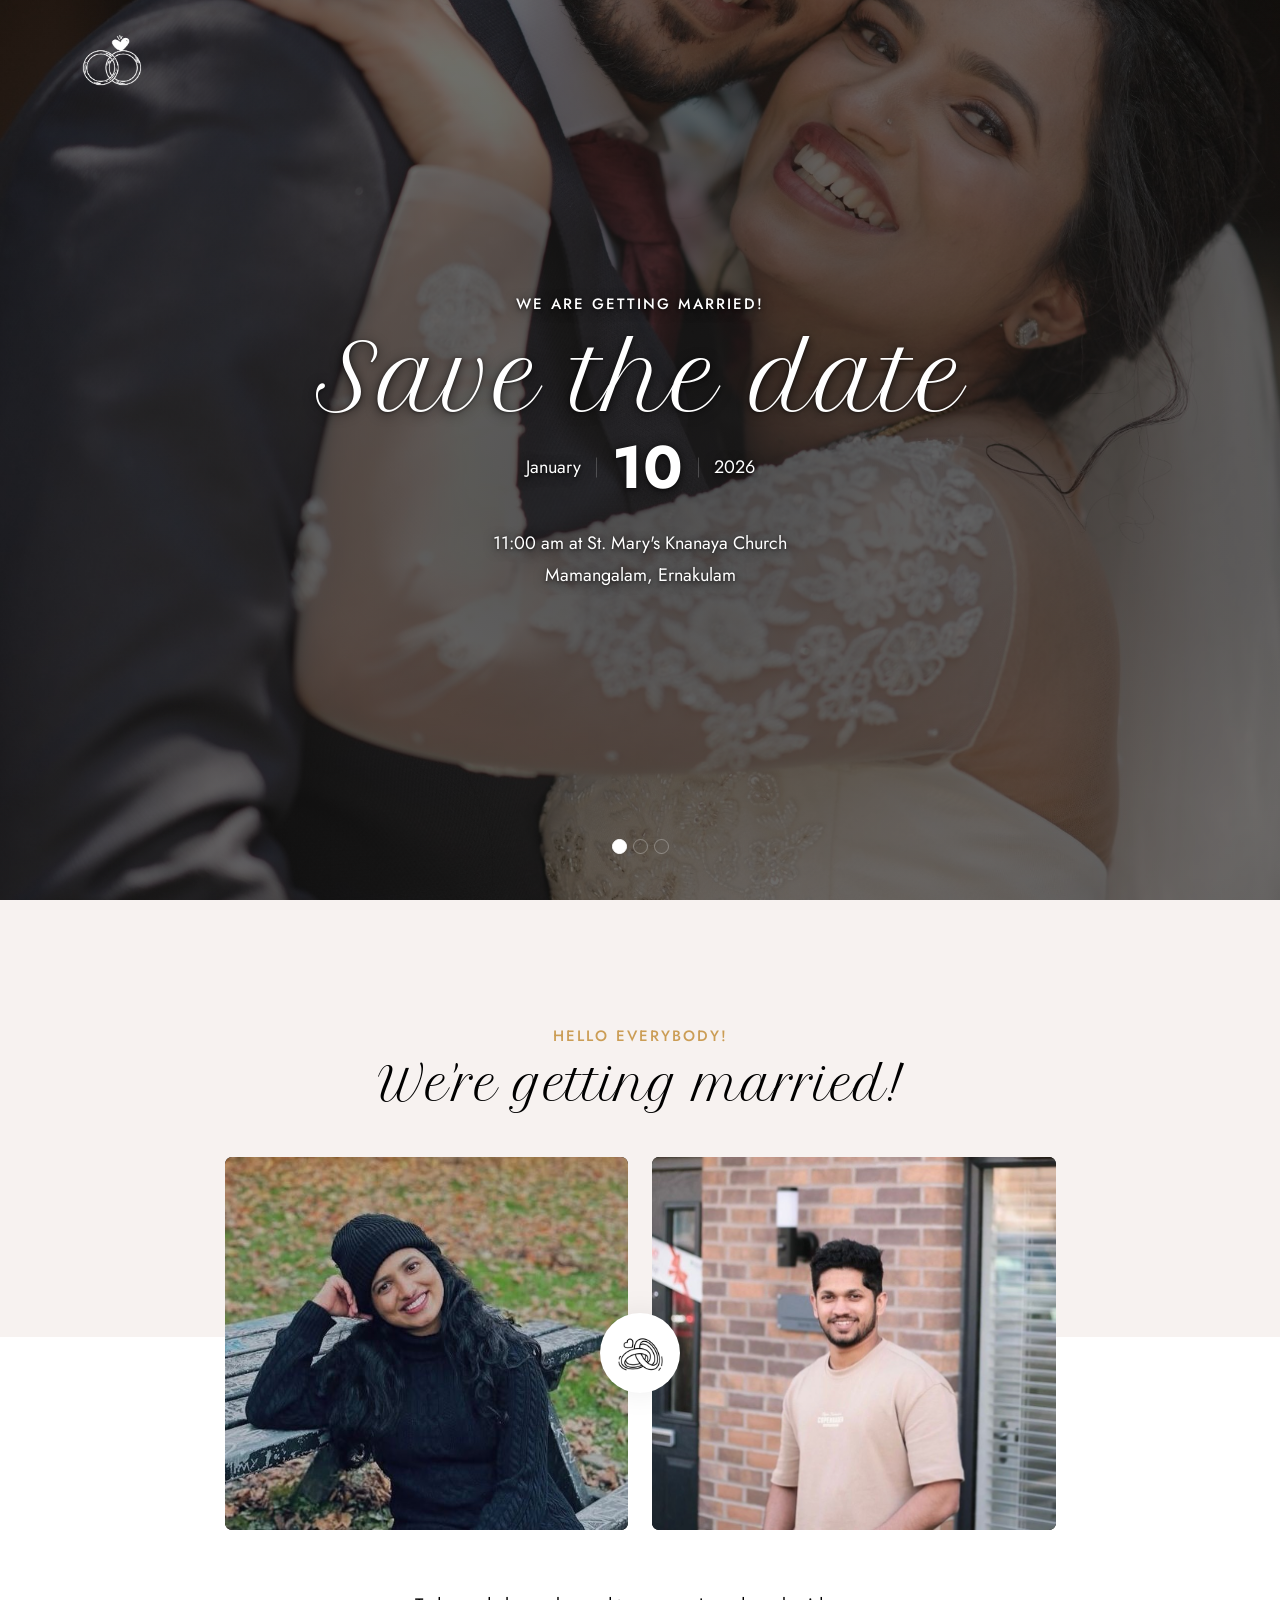
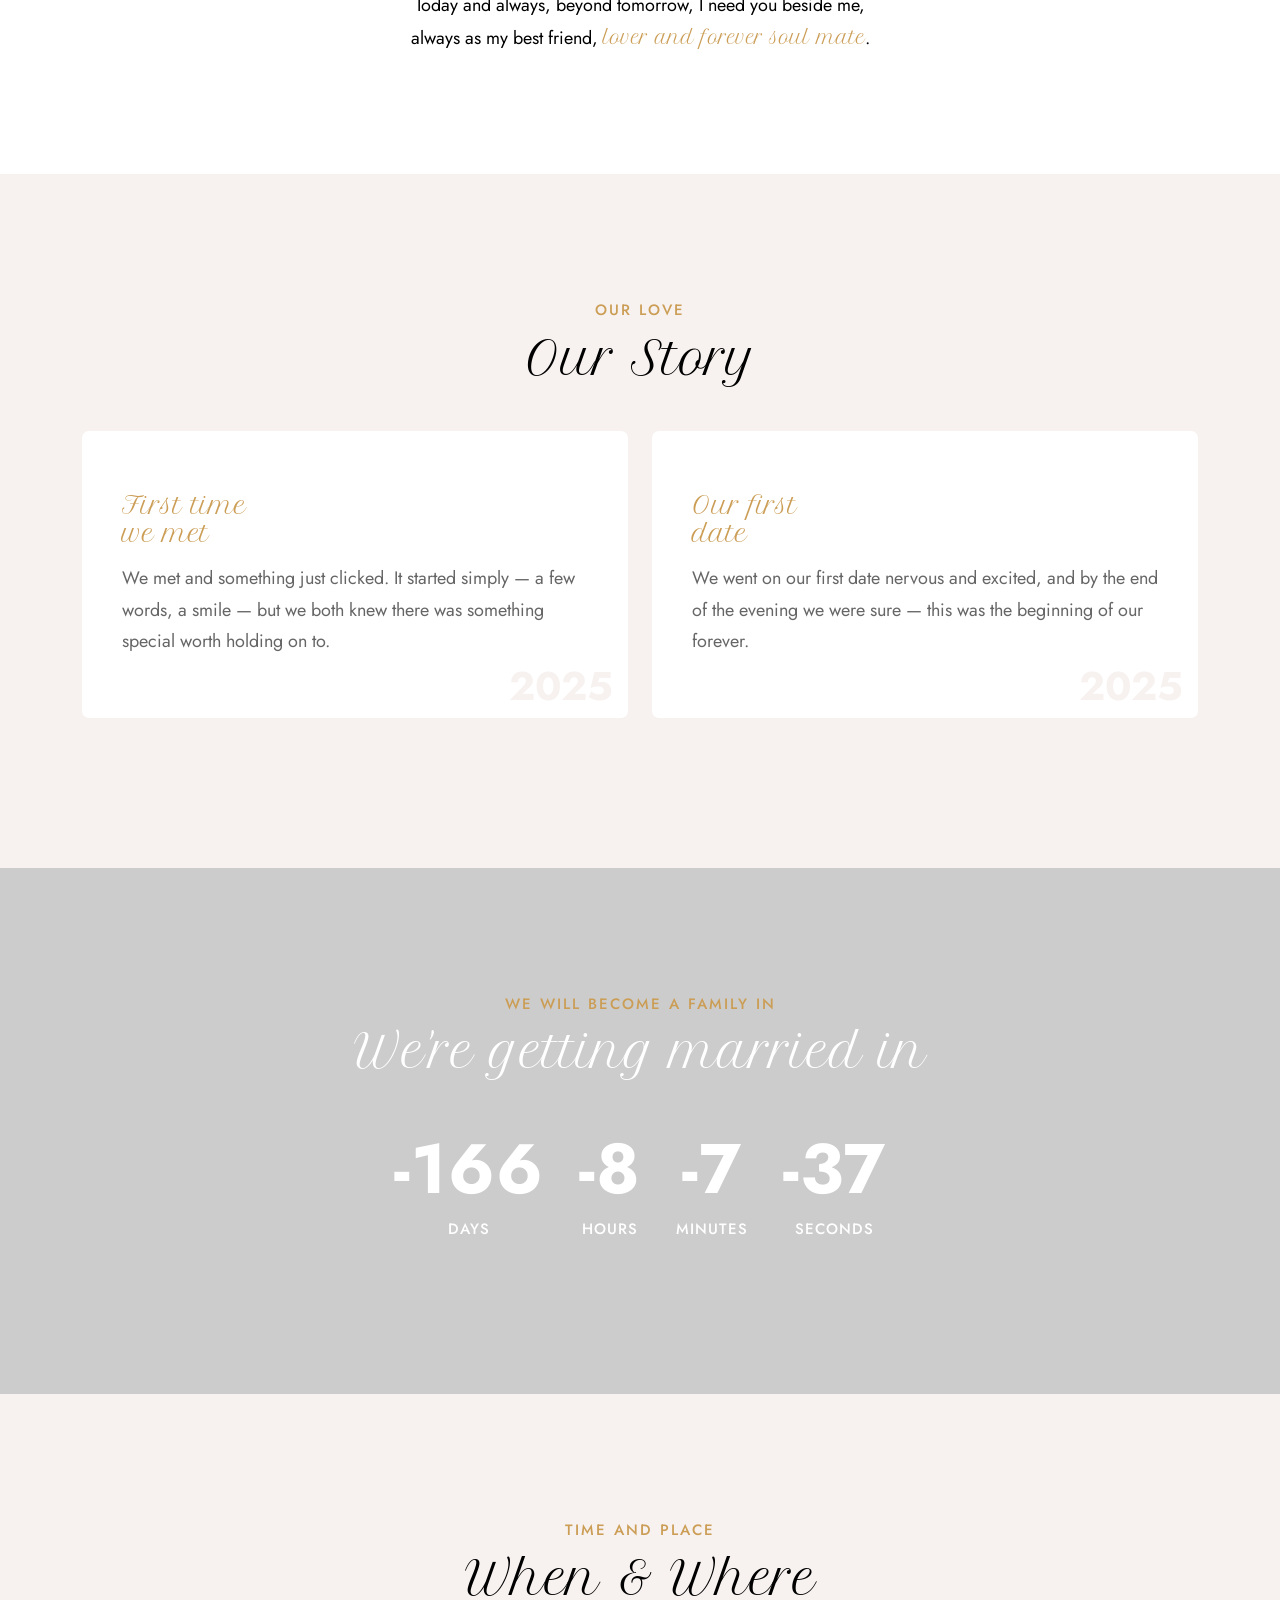
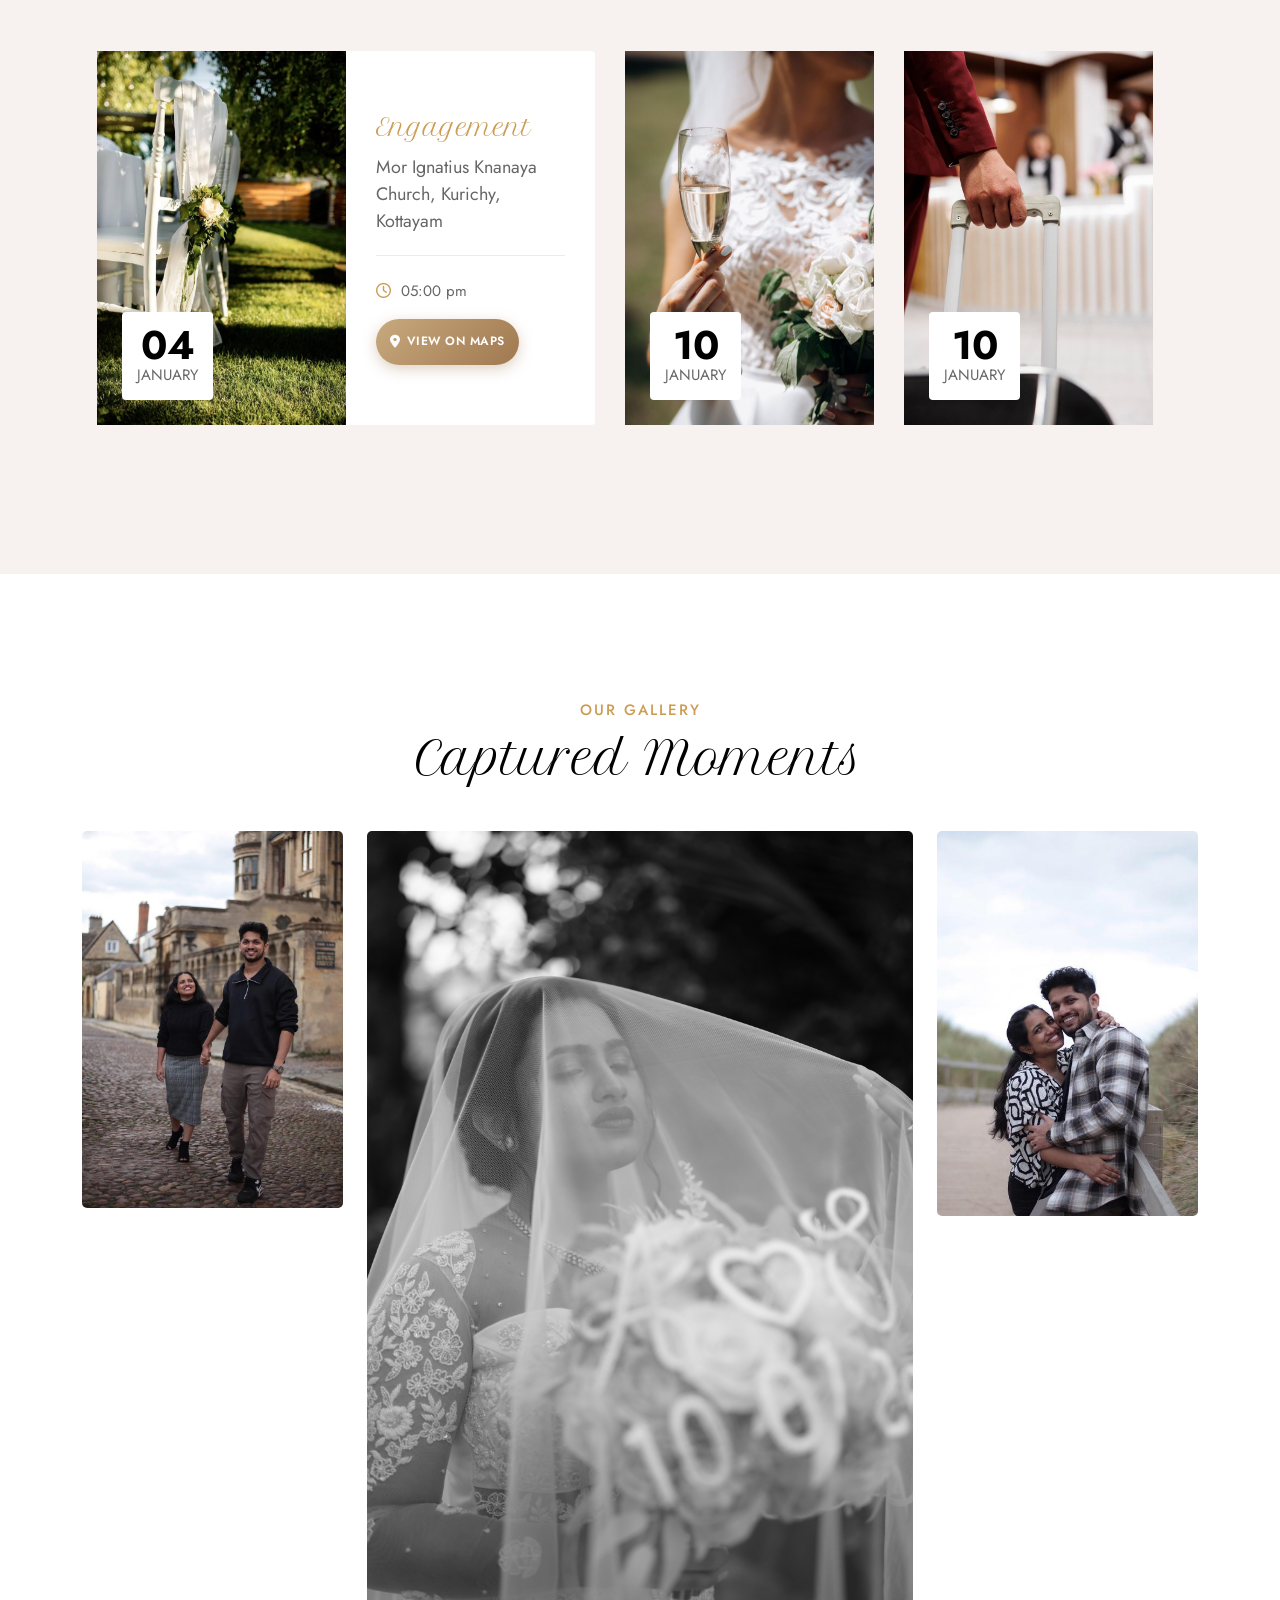
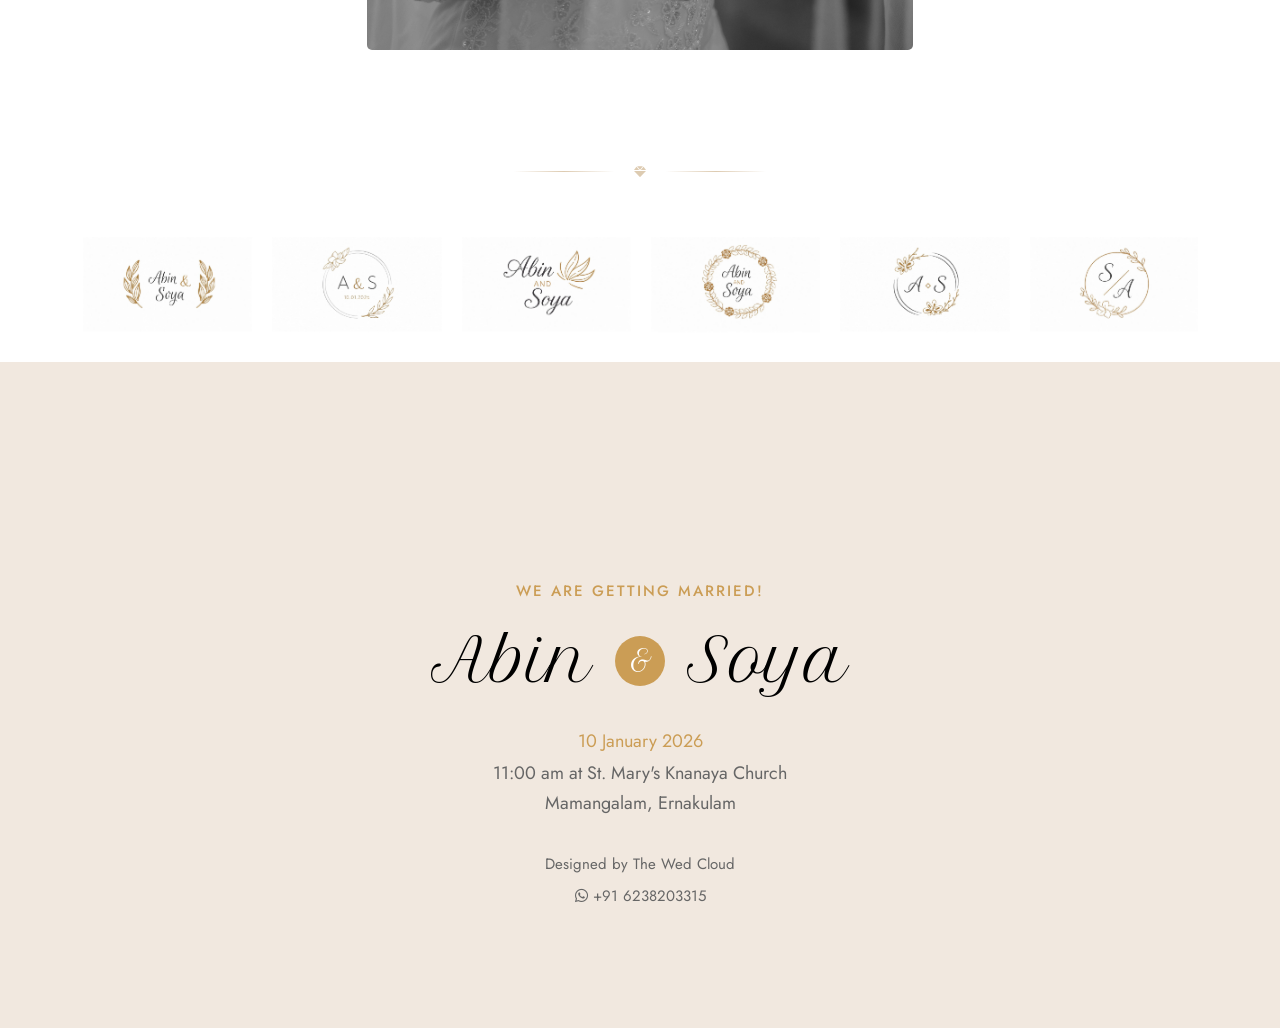
==== index2.html @ 4e22314b "first commit" ====
<!DOCTYPE html>
<html lang="en">

<!-- Mirrored from duruthemes.com/demo/html/ewed/wedding/index2.html by HTTrack Website Copier/3.x [XR&CO'2014], Tue, 05 May 2026 15:11:17 GMT -->

<head>
    <meta charset="utf-8">
    <meta name="viewport" content="width=device-width, initial-scale=1">

    <!-- Primary SEO -->
    <title>The Wed Cloud | Digital Wedding Invitations & Wedding Websites</title>

    <meta name="description"
        content="The Wed Cloud creates elegant digital wedding invitations and wedding websites in Kerala. Share your love story beautifully with modern wedding designs.">

    <meta name="keywords"
        content="wedding website Kerala, digital wedding invitation, wedding invitation website, The Wed Cloud, online wedding invitation, wedding website Kochi, save the date website">

    <meta name="author" content="The Wed Cloud">
    <meta name="robots" content="index, follow">

    <!-- Canonical -->
    <link rel="canonical" href="https://abinandsoyaa.thewedcloud.com/">

    <!-- Favicon -->
    <link rel="icon" href="https://abinandsoyaa.thewedcloud.com/img/favicon.png" type="image/png">

    <!-- Theme Color -->
    <meta name="theme-color" content="#ffffff">

    <!-- Open Graph / Facebook / WhatsApp / Instagram -->
    <meta property="og:type" content="website">
    <meta property="og:site_name" content="The Wed Cloud">

    <meta property="og:title"
        content="The Wed Cloud | Digital Wedding Invitations & Wedding Websites">

    <meta property="og:description"
        content="Create beautiful wedding websites and digital invitations to share your special moments with friends and family.">

    <meta property="og:url" content="https://abinandsoyaa.thewedcloud.com/">

    <!-- IMPORTANT -->
    <meta property="og:image"
        content="https://abinandsoyaa.thewedcloud.com/img/cover.jpg">

    <meta property="og:image:secure_url"
        content="https://abinandsoyaa.thewedcloud.com/img/cover.jpg">

    <meta property="og:image:type" content="image/jpg">
    <meta property="og:image:width" content="1200">
    <meta property="og:image:height" content="630">

    <!-- Twitter -->
    <meta name="twitter:card" content="summary_large_image">

    <meta name="twitter:title"
        content="The Wed Cloud | Digital Wedding Invitations & Wedding Websites">

    <meta name="twitter:description"
        content="Create beautiful wedding websites and digital invitations to share your special moments with friends and family.">

    <meta name="twitter:image"
        content="https://abinandsoyaa.thewedcloud.com/img/cover.jpg">

    <!-- Fonts -->
    <link rel="preconnect" href="https://fonts.googleapis.com/">
    <link rel="preconnect" href="https://fonts.gstatic.com/" crossorigin>

    <link
        href="https://fonts.googleapis.com/css2?family=Jost:ital,wght@0,100..900;1,100..900&family=Petit+Formal+Script&display=swap"
        rel="stylesheet">

    <!-- CSS -->
    <link rel="stylesheet" href="css/plugins.css">
    <link rel="stylesheet" href="css/style.css">

</head>
<style>
        .navbar {
            transition: opacity 0.35s ease, transform 0.35s ease;
        }

        /* ── Hero slider: gradient shade so text is always readable ── */
        .header.slider-fade .item.bg-img::after {
            content: '';
            position: absolute;
            inset: 0;
            /* dark gradient strongest at centre where text sits */
            background: radial-gradient(ellipse at 50% 55%,
                    rgba(44, 42, 42, 0.55) 0%,
                    rgba(56, 54, 54, 0.25) 60%,
                    rgba(73, 69, 69, 0.1) 100%);
            pointer-events: none;
            z-index: 1;
        }

        /* Make sure caption sits above the gradient layer */
        .header.slider-fade .item .v-middle.caption {
            position: relative;
            z-index: 2;
        }

        /* Text shadow on all heading / paragraph text inside the slides */
        .header.slider-fade .item .caption h6,
        .header.slider-fade .item .caption h1,
        .header.slider-fade .item .caption p,
        .header.slider-fade .item .caption .date {
            text-shadow: 0 2px 12px rgba(0, 0, 0, 0.70), 0 1px 3px rgba(0, 0, 0, 0.50);
        }

        /* ── Section Separator ── */
        .section-separator {
            padding: 0 0 30px 0;
            margin-top: -40px;
            text-align: center;
            opacity: 0.6;
        }

        .section-separator .sep-line {
            height: 1px;
            width: 100px;
            display: inline-block;
            background: linear-gradient(to right, transparent, #c8a97e, transparent);
            vertical-align: middle;
        }

        .section-separator i {
            color: #c8a97e;
            margin: 0 15px;
            font-size: 12px;
            vertical-align: middle;
        }

        /* Map link button in When & Where */
        .map-link {
            display: inline-flex;
            align-items: center;
            gap: 6px;
            margin-top: 12px;
            padding: 7px 14px;
            background: linear-gradient(135deg, #c8a97e, #a07850);
            color: #fff !important;
            font-size: 12px;
            font-weight: 600;
            letter-spacing: 0.5px;
            text-transform: uppercase;
            border-radius: 30px;
            text-decoration: none !important;
            transition: transform 0.25s ease, box-shadow 0.25s ease, background 0.25s ease;
            box-shadow: 0 4px 14px rgba(160, 120, 80, 0.35);
            cursor: pointer;
        }

        .map-link i {
            font-size: 13px;
            animation: pinBounce 1.6s ease-in-out infinite;
        }

        .map-link:hover {
            transform: translateY(-2px) scale(1.04);
            box-shadow: 0 8px 22px rgba(160, 120, 80, 0.55);
            background: linear-gradient(135deg, #a07850, #7a5a30);
            color: #fff !important;
        }

        @keyframes pinBounce {

            0%,
            100% {
                transform: translateY(0);
            }

            40% {
                transform: translateY(-4px);
            }

            70% {
                transform: translateY(-2px);
            }
        }
    </style>

<body>
    <!-- Preloader -->
    <div class="preloader">
        <div class="lds-heart">
            <div></div>
        </div>
    </div>
    <!-- Progress scroll totop -->
    <div class="progress-wrap cursor-pointer">
        <svg class="progress-circle svg-content" width="100%" height="100%" viewBox="-1 -1 102 102">
            <path d="M50,1 a49,49 0 0,1 0,98 a49,49 0 0,1 0,-98" />
        </svg>
    </div>
    <!-- Navbar -->
    <nav class="navbar navbar-expand-lg">
        <div class="container">
            <!-- Logo -->
            <div class="logo-wrapper">
                <a class="logo" href="index2.html"> <img src="img/logo2.png" class="logo-img" alt=""
                        style="width: 35%; height: 35%;"> </a>
                <!-- <div class="logo"><h2>eWed</h2></div> -->
            </div>
            <!-- Button -->
            <!-- <button class="navbar-toggler" type="button" data-bs-toggle="collapse" data-bs-target="#navbar" aria-controls="navbar" aria-expanded="false" aria-label="Toggle navigation"> <span class="navbar-toggler-icon"><i class="fa-light fa-bars"></i></span> </button> -->
            <!-- Menu -->
            <!-- <div class="collapse navbar-collapse" id="navbar">
                <ul class="navbar-nav mx-auto">
                    <li class="nav-item dropdown"> <a class="nav-link active dropdown-toggle" href="#" data-scroll-nav="0" role="button" data-bs-toggle="dropdown" data-bs-auto-close="outside" aria-expanded="false">Home <i class="fa-light fa-angle-down"></i></a>
                        <ul class="dropdown-menu">
                            <li><a href="index-2.html" class="dropdown-item"><span>Home Image</span></a></li>
                            <li><a href="index2.html" class="dropdown-item active"><span>Home Slider</span></a></li>
                            <li><a href="index3.html" class="dropdown-item"><span>Home Video</span></a></li>
                            <li><a href="index4.html" class="dropdown-item"><span>Home Slideshow</span></a></li>
                        </ul>
                    </li>
                    <li class="nav-item"><a class="nav-link" href="#" data-scroll-nav="1">Couples</a></li>
                    <li class="nav-item"><a class="nav-link" href="#" data-scroll-nav="2">Story</a></li>
                    <li class="nav-item"><a class="nav-link" href="#" data-scroll-nav="3">Friends</a></li>
                    <li class="nav-item"><a class="nav-link" href="#" data-scroll-nav="4">Gallery</a></li>
                    <li class="nav-item"><a class="nav-link" href="#" data-scroll-nav="5">When & Where</a></li>
                    <li class="nav-item"><a class="nav-link" href="#" data-scroll-nav="6">FAQs</a></li>
                    <li class="nav-item"><a class="nav-link" href="blog.html">Blog</a></li>
                </ul>
                
            </div> -->
        </div>
    </nav>
    <!-- Slider -->
    <header id="home" data-scroll-index="0" class="header slider-fade">
        <div class="owl-carousel owl-theme">
            <!-- The opacity on the image is made with "data-overlay-dark="number". You can change it using the numbers 0-9. -->
            <div class="item bg-img" data-overlay-dark="5" data-background="img/gallery/39.jpeg">
                <div class="v-middle caption">
                    <div class="container">
                        <div class="row justify-content-center">
                            <div class="col-lg-8 col-md-12 text-center">
                                <h6>We are getting married!</h6>
                                <h1>Save the date</h1>
                                <div class="date">
                                    <div>January</div>
                                    <div class="space"></div>
                                    <div class="big">10</div>
                                    <div class="space"></div>
                                    <div>2026</div>
                                </div>
                                <p>11:00 am at St. Mary's Knanaya Church<br>Mamangalam, Ernakulam</p>
                            </div>
                        </div>
                    </div>
                </div>
            </div>
            <div class="item bg-img" data-overlay-dark="5" data-background="img/gallery/44.2.jpeg">
                <div class="v-middle caption">
                    <div class="container">
                        <div class="row justify-content-center">
                            <div class="col-lg-8 col-md-12 text-center">
                                <h6>We are getting married!</h6>
                                <h1>Our forever after</h1>
                                <div class="date">
                                    <div>January</div>
                                    <div class="space"></div>
                                    <div class="big">10</div>
                                    <div class="space"></div>
                                    <div>2026</div>
                                </div>
                                <p>11:00 am at St. Mary's Knanaya Church<br>Mamangalam, Ernakulam</p>
                            </div>
                        </div>
                    </div>
                </div>
            </div>
            <div class="item bg-img" data-overlay-dark="5" data-background="img/gallery/18.1.jpeg">
                <div class="v-middle caption">
                    <div class="container">
                        <div class="row justify-content-center">
                            <div class="col-lg-8 col-md-12 text-center">
                                <h6>We are getting married!</h6>
                                <h1>Abin <span>&</span> Soya</h1>
                                <div class="date">
                                    <div>January</div>
                                    <div class="space"></div>
                                    <div class="big">10</div>
                                    <div class="space"></div>
                                    <div>2026</div>
                                </div>
                                <p>11:00 am at St. Mary's Knanaya Church<br>Mamangalam, Ernakulam</p>
                            </div>
                        </div>
                    </div>
                </div>
            </div>
        </div>
    </header>
    <!-- Couples -->
    <section id="couples" data-scroll-index="1" class="couples section-padding">
        <div class="container">
            <div class="row">
                <div class="col-md-12 text-center mb-30">
                    <div class="section-subtitle">Hello everybody!</div>
                    <div class="section-title">We're getting married!</div>
                </div>
            </div>
            <div class="row justify-content-center">
                <div class="col-lg-9 col-md-12">
                    <div class="row">
                        <div class="col-md-6 position-relative">
                            <div class="item">
                                <div class="wrap">
                                    <div class="img"> <img src="img/gallery/17.jpg" alt=""> </div>
                                    <div class="title">
                                        <h4>Soya Thampi</h4> <span>Bride</span>
                                    </div>
                                </div>
                            </div>
                            <!-- heart -->
                            <div class="heart">
                                <div class="float-box animation-float d-flex">
                                    <div class="heart-icon"> <img src="img/wedding.png" alt=""> </div>
                                </div>
                            </div>
                        </div>
                        <div class="col-md-6">
                            <div class="item">
                                <div class="wrap">
                                    <div class="img"> <img src="img/gallery/16.jpg" alt=""> </div>
                                    <div class="title">
                                        <h4>Abin Babu</h4> <span>Groom</span>
                                    </div>
                                </div>
                            </div>
                        </div>
                    </div>
                    <div class="row justify-content-center">
                        <div class="col-md-7 text-center mt-30">
                            <p>Today and always, beyond tomorrow, I need you beside me, always as my best friend,
                                <span>lover and forever soul mate</span>.</p>
                        </div>
                    </div>
                </div>
            </div>
        </div>
    </section>
    <!-- Story -->
    <section id="story" data-scroll-index="2" class="story section-padding">
        <div class="container">
            <div class="row">
                <div class="col-md-12 text-center mb-30">
                    <div class="section-subtitle">Our Love</div>
                    <div class="section-title">Our Story</div>
                </div>
            </div>
            <div class="row">
                <div class="col-lg-6 col-md-12">
                    <div class="item">
                        <div class="cont">
                            <div class="title">
                                <h3>First time<br>we met</h3>
                            </div>
                            <div class="desc">
                                <p>We met and something just clicked. It started simply — a few words, a smile — but we
                                    both knew there was something special worth holding on to.</p>
                            </div>
                        </div>
                        <div class="thumb"> <img src="img/story/story1.jpg" alt="" class="services-image img-fluid">
                        </div>
                        <div class="numb">2025</div>
                    </div>
                </div>
                <div class="col-lg-6 col-md-12">
                    <div class="item">
                        <div class="cont">
                            <div class="title">
                                <h3>Our first<br>date</h3>
                            </div>
                            <div class="desc">
                                <p>We went on our first date nervous and excited, and by the end of the evening we were
                                    sure — this was the beginning of our forever.</p>
                            </div>
                        </div>
                        <div class="thumb"> <img src="img/story/story2.jpg" alt="" class="services-image img-fluid">
                        </div>
                        <div class="numb">2025</div>
                    </div>
                </div>

                <!-- <div class="col-lg-3 col-md-12">
                    <div class="item">
                        <div class="cont">
                            <div class="title">
                                <h3>Marriage<br>proposal</h3>
                            </div>
                            <div class="desc">
                                <p>Abin got down on one knee with a heart full of love. When he asked, there wasn't a moment of doubt — my answer was yes before he finished the sentence!</p>
                            </div>
                        </div>
                        <div class="thumb"> <img src="img/story/story3.jpg" alt="" class="services-image img-fluid"> </div>
                        <div class="numb">2021</div>
                    </div>
                </div>
                <div class="col-lg-3 col-md-12">
                    <div class="item">
                        <div class="cont">
                            <div class="title">
                                <h3>Our<br>engagement</h3>
                            </div>
                            <div class="desc">
                                <p>Standing together before our loved ones and God, we exchanged rings and promised our hearts. That day, our forever officially began.</p>
                            </div>
                        </div>
                        <div class="thumb"> <img src="img/story/story4.jpg" alt="" class="services-image img-fluid"> </div>
                        <div class="numb">2025</div>
                    </div>
                </div> -->

            </div>
        </div>
    </section>
    <!-- Countdown -->
    <div id="countdown" class="section-padding bg-img bg-fixed" data-overlay-dark="2"
        data-background="img/banner/banner2.jpg">
        <div class="container">
            <div class="row">
                <div class="section-head col-md-12 mb-30">
                    <div class="section-subtitle white">We will become a family in</div>
                    <div class="section-title white">We're getting married in</div>
                </div>
            </div>
            <div class="row">
                <div class="col-md-12">
                    <ul>
                        <li><span id="days"></span>Days</li>
                        <li><span id="hours"></span>Hours</li>
                        <li><span id="minutes"></span>Minutes</li>
                        <li><span id="seconds"></span>Seconds</li>
                    </ul>
                </div>
            </div>
        </div>
    </div>

    <!-- Friends -->
    <!-- <section id="friends" data-scroll-index="3" class="friends section-padding bg-lightbrown">
        <div class="container">
            <div class="row">
                <div class="col-md-12 text-center mb-30">
                    <div class="section-subtitle">Our best friends ever</div>
                    <div class="section-title">Thanks for being there</div>
                </div>
            </div>
            <div class="row justify-content-center">
                <div class="col-lg-9 col-md-12">
                    <div class="row">
                        <div class="col-lg-3 col-md-4">
                            <div class="item hover-box mb-30">
                                <div class="cont up">
                                    <div class="img"> <img src="img/friends/bridesmaid1.jpg" alt=""> </div>
                                    <div class="text">
                                        <h5>Eleanor Brown</h5>
                                        <p>Bridesmaid</p>
                                    </div>
                                </div>
                            </div>
                        </div>
                        <div class="col-lg-3 col-md-4">
                            <div class="item hover-box mb-30">
                                <div class="cont up">
                                    <div class="img"> <img src="img/friends/bridesmaid2.jpg" alt=""> </div>
                                    <div class="text">
                                        <h5>Vanessa Dan</h5>
                                        <p>Bridesmaid</p>
                                    </div>
                                </div>
                            </div>
                        </div>
                        <div class="col-lg-3 col-md-4">
                            <div class="item hover-box mb-30">
                                <div class="cont up">
                                    <div class="img"> <img src="img/friends/bridesmaid3.jpg" alt=""> </div>
                                    <div class="text">
                                        <h5>Emma Martin</h5>
                                        <p>Bridesmaid</p>
                                    </div>
                                </div>
                            </div>
                        </div>
                        <div class="col-lg-3 col-md-4">
                            <div class="item hover-box mb-30">
                                <div class="cont up">
                                    <div class="img"> <img src="img/friends/bridesmaid4.jpg" alt=""> </div>
                                    <div class="text">
                                        <h5>Eleanor Brown</h5>
                                        <p>Bridesmaid</p>
                                    </div>
                                </div>
                            </div>
                        </div>
                        <div class="col-lg-3 col-md-4">
                            <div class="item hover-box mb-30">
                                <div class="cont up">
                                    <div class="img"> <img src="img/friends/groomsmen1.jpg" alt=""> </div>
                                    <div class="text">
                                        <h5>Micheal Dan</h5>
                                        <p>Groomsmen</p>
                                    </div>
                                </div>
                            </div>
                        </div>
                        <div class="col-lg-3 col-md-4">
                            <div class="item hover-box mb-30">
                                <div class="cont up">
                                    <div class="img"> <img src="img/friends/groomsmen2.jpg" alt=""> </div>
                                    <div class="text">
                                        <h5>Dan Martin</h5>
                                        <p>Groomsmen</p>
                                    </div>
                                </div>
                            </div>
                        </div>
                        <div class="col-lg-3 col-md-4">
                            <div class="item hover-box mb-30">
                                <div class="cont up">
                                    <div class="img"> <img src="img/friends/groomsmen3.jpg" alt=""> </div>
                                    <div class="text">
                                        <h5>Jason Brown</h5>
                                        <p>Groomsmen</p>
                                    </div>
                                </div>
                            </div>
                        </div>
                        <div class="col-lg-3 col-md-4">
                            <div class="item hover-box mb-30">
                                <div class="cont up">
                                    <div class="img"> <img src="img/friends/groomsmen4.jpg" alt=""> </div>
                                    <div class="text">
                                        <h5>Frank Jonus</h5>
                                        <p>Groomsmen</p>
                                    </div>
                                </div>
                            </div>
                        </div>
                    </div>
                </div>
            </div>
        </div>
    </section> -->


    <!-- When & Where -->
    <section id="when" data-scroll-index="5" class="position-relative section-padding bg-lightbrown">
        <div class="container">
            <div class="row">
                <div class="col-md-12 text-center mb-30">
                    <div class="section-subtitle">Time and Place</div>
                    <div class="section-title">When & Where</div>
                </div>
            </div>
            <div class="row justify-content-center g-0">
                <div class="col-12 when-where">
                    <div class="item box-shadow-extra-large active">
                        <div class="img"> <img src="img/whenwhere/whenwhere1.jpg" class="img-fluid" alt="" />
                            <div class="date"><span>04</span>January</div>
                        </div>
                        <div class="flex-column cont">
                            <div class="cont-hover">
                                <div class="title">Engagement</div>
                                <p>Mor Ignatius Knanaya Church, Kurichy, Kottayam</p>
                                <div class="time"> <i class="fa-regular fa-clock"></i> 05:00 pm</div>
                                <a href="https://maps.app.goo.gl/NRV3bUf3phAstGSV6" target="_blank" rel="noopener"
                                    class="map-link">
                                    <i class="fa-solid fa-location-dot"></i> View on Maps
                                </a>
                            </div>
                        </div>
                    </div>
                    <div class="item box-shadow-extra-large">
                        <div class="img"> <img src="img/whenwhere/whenwhere2.jpg" class="img-fluid" alt="" />
                            <div class="date"><span>10</span>January</div>
                        </div>
                        <div class="flex-column cont">
                            <div class="cont-hover">
                                <div class="title">Wedding Ceremony</div>
                                <p>St. Mary's Knanaya Church Mamangalam, Palarivattom, Ernakulam</p>
                                <div class="time"> <i class="fa-regular fa-clock"></i> 11:00 am to 12:30 pm</div>
                                <a href="https://www.google.com/maps?q=St.+Mary%27s+Knanaya+Church+Mamangalam+Palarivattom+Ernakulam+Kerala"
                                    target="_blank" rel="noopener" class="map-link">
                                    <i class="fa-solid fa-location-dot"></i> View on Maps
                                </a>
                            </div>
                        </div>
                    </div>
                    <div class="item box-shadow-extra-large">
                        <div class="img"> <img src="img/whenwhere/whenwhere3.jpg" class="img-fluid" alt="" />
                            <div class="date"><span>10</span>January</div>
                        </div>
                        <div class="flex-column cont">
                            <div class="cont-hover">
                                <div class="title">Reception</div>
                                <p>St. George Jacobite Syrian Cathedral Parish Hall Karingachira, Ernakulam</p>
                                <div class="time"> <i class="fa-regular fa-clock"></i> 01:00 pm onwards</div>
                                <a href="https://www.google.com/maps?q=St.+George+Jacobite+Syrian+Cathedral+Karingachira+Ernakulam+Kerala"
                                    target="_blank" rel="noopener" class="map-link">
                                    <i class="fa-solid fa-location-dot"></i> View on Maps
                                </a>
                            </div>
                        </div>
                    </div>
                </div>
            </div>
        </div>
    </section>

    <!-- Gallery Image -->
    <section id="gallery" data-scroll-index="4" class="section-padding">
        <div class="container">
            <div class="row">
                <div class="col-md-12 text-center mb-30">
                    <div class="section-subtitle">Our Gallery</div>
                    <div class="section-title">Captured Moments</div>
                </div>
            </div>
            <div class="row">
                <div class="col-lg-3 col-md-12 mb-25">
                    <div class="item">
                        <a href="img/gallery/36.2.jpg" title="" class="gallery-masonry-item-img-link img-zoom">
                            <div class="img"> <img src="img/gallery/36.2.jpg" class="img-fluid mx-auto d-block" alt="">
                            </div>
                        </a>
                    </div>
                </div>
                <div class="col-lg-6 col-md-12 mb-25">
                    <div class="item">
                        <a href="img/gallery/58.jpeg" title="" class="gallery-masonry-item-img-link img-zoom">
                            <div class="img"> <img src="img/gallery/58.jpeg" class="img-fluid mx-auto d-block" alt="">
                            </div>
                        </a>
                    </div>
                </div>
                <div class="col-lg-3 col-md-12 mb-25">
                    <div class="item">
                        <a href="img/gallery/27.jpg" title="" class="gallery-masonry-item-img-link img-zoom">
                            <div class="img"> <img src="img/gallery/27.jpg" class="img-fluid mx-auto d-block" alt="">
                            </div>
                        </a>
                    </div>
                </div>
            </div>

            <!-- <div class="row">
                <div class="col-lg-3 col-md-12 mb-25">
                    <div class="item">
                        <a href="img/gallery/11.jpg" title="" class="gallery-masonry-item-img-link img-zoom">
                            <div class="img"> <img src="img/gallery/11.jpg" class="img-fluid mx-auto d-block" alt=""> </div>
                        </a>
                    </div>
                </div>
                <div class="col-lg-6 col-md-12 mb-25">
                    <div class="item">
                        <a href="img/gallery/7.jpg" title="" class="gallery-masonry-item-img-link img-zoom">
                            <div class="img"> <img src="img/gallery/7.jpg" class="img-fluid mx-auto d-block" alt=""> </div>
                        </a>
                    </div>
                </div>
                <div class="col-lg-3 col-md-12 mb-25">
                    <div class="item">
                        <a href="img/gallery/10.jpg" title="" class="gallery-masonry-item-img-link img-zoom">
                            <div class="img"> <img src="img/gallery/10.jpg" class="img-fluid mx-auto d-block" alt=""> </div>
                        </a>
                    </div>
                </div>
            </div> -->

        </div>
    </section>




    <!-- Banner -->
    <!-- <section id="rsvp" data-scroll-index="7" class="section-padding bg-img bg-fixed" data-overlay-dark="3" data-background="img/slider/slider1.jpg">
        <div class="container">
            <div class="row justify-content-center">
                <div class="col-md-7">
                    <div class="form2-sidebar">
                        <form class="contact__form form2" method="post" action="#">
                            <div class="head">
                                <div class="row justify-content-between align-items-center">
                                    <div class="col-auto">
                                        <h5>R.S.V.P</h5>
                                    </div>
                                    <div class="col-auto"><a href="tel:00000000000" class="ripple-icon"><i class="fa-solid fa-phone"></i></a></div>
                                </div>
                            </div>
                            <div class="cont">
                                <div class="row">
                                    <div class="col-12">
                                        <div class="alert alert-success contact__msg" style="display: none" role="alert">
                                            Your message was sent successfully.
                                        </div>
                                    </div>
                                </div>
                                <div class="row">
                                    <div class="col-md-6 form-group">
                                        <input type="text" placeholder="Enter your name" required>
                                    </div>
                                    <div class="col-md-6 form-group">
                                        <input type="email" placeholder="Your email address" required>
                                    </div>
                                    <div class="col-md-6 form-group">
                                        <select class="form-select">
                                            <option hidden="" disabled="disabled" selected="selected">Number of guests</option>
                                            <option>One</option>
                                            <option>Two</option>
                                            <option>Three</option>
                                        </select>
                                    </div>
                                    <div class="col-md-6 form-group">
                                        <select class="form-select">
                                            <option hidden="" disabled="disabled" selected="selected">Will you attend?</option>
                                            <option>All</option>
                                            <option>Wedding Ceremony</option>
                                            <option>Wedding Party</option>
                                            <option>Accomodations</option>
                                        </select>
                                    </div>
                                    <div class="col-md-12 form-group">
                                        <textarea name="message" id="message" cols="20" rows="3" placeholder="Your message"></textarea>
                                    </div>
                                    <div class="col-md-12">
                                        <button type="submit"><i class="fa-light fa-paper-plane"></i> Send message</button>
                                    </div>
                                </div>
                            </div>
                        </form>
                    </div>
                </div>
            </div>
        </div>
    </section> -->
    <div class="section-separator">
        <span class="sep-line"></span>
        <i class="fa-solid fa-gem"></i>
        <span class="sep-line"></span>
    </div>

    <!-- Clients -->
    <section class="clients section-padding">
        <div class="container">
            <div class="row wrap">
                <div class="col-md-12">
                    <div class="owl-carousel owl-theme">
                        <div class="item">
                            <a href="#"><img src="img/gift/11.jpeg" alt=""></a>
                        </div>
                        <div class="item">
                            <a href="#"><img src="img/gift/12.jpeg" alt=""></a>
                        </div>
                        <div class="item">
                            <a href="#"><img src="img/gift/13.jpeg" alt=""></a>
                        </div>
                        <div class="item">
                            <a href="#"><img src="img/gift/14.jpeg" alt=""></a>
                        </div>
                        <div class="item">
                            <a href="#"><img src="img/gift/15.jpeg" alt=""></a>
                        </div>
                        <div class="item">
                            <a href="#"><img src="img/gift/16.jpeg" alt=""></a>
                        </div>
                    </div>
                </div>
            </div>
        </div>
    </section>

    <!-- Instagram -->
    <!-- <div class="insta">
        <div class="container">
            <div class="item">
                <div class="img mr-10">
                    <a href="#0"> <img src="img/insta/insta1.jpg" class="rounded-2" alt=""> </a> <i class="fa-brands fa-instagram"></i>
                </div>
                <div class="img mr-10">
                    <a href="#0"> <img src="img/insta/insta2.jpg" class="rounded-2" alt=""> </a> <i class="fa-brands fa-instagram"></i>
                </div>
                <div class="img mr-10">
                    <a href="#0"> <img src="img/insta/insta3.jpg" class="rounded-2" alt=""> </a> <i class="fa-brands fa-instagram"></i>
                </div>
                <div class="img mr-10">
                    <a href="#0"> <img src="img/insta/insta4.jpg" class="rounded-2" alt=""> </a> <i class="fa-brands fa-instagram"></i>
                </div>
                <div class="img">
                    <a href="#0"> <img src="img/insta/insta5.jpg" class="rounded-2" alt=""> </a> <i class="fa-brands fa-instagram"></i>
                </div>
                <div class="follow">
                    <a href="#0" class="text-bg"> <span><i class="fa-brands fa-instagram"></i> / EvelynEnrico</span></a>
                </div>
            </div>
        </div>
    </div> -->

    <!-- Footer -->
    <footer class="footer bg-lightbrown">
        <div class="container">
            <div class="row justify-content-center">
                <div class="col-lg-8 col-md-12 text-center">
                    <div class="item">
                        <h5>We are getting married!</h5>
                        <ul class="marriage">
                            <li>Abin</li>
                            <li class="circle">&amp;</li>
                            <li>Soya</li>
                        </ul>
                        <div class="date">10 January 2026</div>
                        <div class="address">11:00 am at St. Mary's Knanaya Church
                            <br>Mamangalam, Ernakulam
                        </div>
                        <p class="mt-30 mb-0"><small>Designed by The Wed Cloud</small></p>
                        <p><a href="https://wa.me/916238203315"><small>
                                    <i class="fa-brands fa-whatsapp"></i> +91 6238203315
                                </small></a></p>
                    </div>
                </div>
            </div>
        </div>
    </footer>
    <!-- jQuery -->
    <script src="js/jquery-3.7.1.min.js"></script>
    <script src="js/jquery-migrate-3.4.1.min.js"></script>
    <script src="js/modernizr-2.6.2.min.js"></script>
    <script src="js/imagesloaded.pkgd.min.js"></script>
    <script src="js/jquery.isotope.v3.0.2.js"></script>
    <script src="js/popper.min.js"></script>
    <script src="js/bootstrap.min.js"></script>
    <script src="js/scrollIt.min.js"></script>
    <script src="js/jquery.waypoints.min.js"></script>
    <script src="js/owl.carousel.min.js"></script>
    <script src="js/jquery.stellar.min.js"></script>
    <script src="js/jquery.magnific-popup.js"></script>
    <script src="js/YouTubePopUp.js"></script>
    <script src="js/custom.js"></script>
</body>

<!-- Mirrored from duruthemes.com/demo/html/ewed/wedding/index2.html by HTTrack Website Copier/3.x [XR&CO'2014], Tue, 05 May 2026 15:11:52 GMT -->

</html>
---- css/style.css ----
/* --------------------------------------------

1. Typography style
2. Preloader style
3. Owl-Theme Custom style
4. Section style
5. Navbar style
6. Header style
7. Slider Fade & Slider style
8. Parallax Header style
9. Kenburns SlideShow style
10. Video Background style
11. Banner Header
12. Couples style
13. Story style
14. Countdown style
15. Friends style
16. When & Where style
17. FAQs (Accordion) style
18. Gallery Scroll style
19. Video Gallery style
20. Video Popup style
21. Blog style
22. Post style
23. Clients style
24. Insta style
25. Button style
26. Footer style
27. toTop Button style
28. Form style
29. Overlay Effect Bg Image style
30. Responsive style
 
-------------------------------------------- */


/* ======= Typography style ======= */
html,
body {
    -moz-osx-font-smoothing: grayscale;
    word-break: break-word;
    -webkit-font-smoothing: antialiased;
}
* {
    margin: 0;
    padding: 0;
    -webkit-box-sizing: border-box;
    box-sizing: border-box;
    outline: none;
    list-style: none;
    word-wrap: break-word;
}
body {
    font-family: "Jost", sans-serif;
    font-size: 18px;
    font-weight: 400;
    line-height: 1.75em;
    color: #666;
    overflow-x: hidden !important;  
}
p {
    font-family: "Jost", sans-serif;
    font-size: 18px;
    font-weight: 400;
    line-height: 1.75em;
    color: #666;
    margin-bottom: 15px;
}
p b {
    color: #000;
    font-weight: 500;
}
h1 {
    font-size: 40px;
}
h2 {
    font-size: 35px;
}
h3 {
    font-size: 30px;
}
h4 {
    font-size: 27px;
}
h5 {
    font-size: 24px;
}
h6 {
    font-size: 24px;
}
h1,
h2,
h3,
h4,
h5,
h6 {
    font-family: "Petit Formal Script", serif;
    font-weight: 400;
    line-height: 1.2em;
    margin: 0 0 15px 0;
    color: #000;
}
img {
    width: 100%;
    height: auto;
    -webkit-transition: all 0.5s;
    -o-transition: all 0.5s;
    transition: all 0.5s;
}
span,
a,
a:hover {
    display: inline-block;
    text-decoration: none;
    color: inherit;
}
b {
    font-weight: 700;
}
.text-dark {
    color: #000;
}
.small, small {
    font-size: 15px;
}
/* text field */
button,
input,
optgroup,
select,
textarea {
    font-family: "Jost", sans-serif;
}
input[type="password"]:focus,
input[type="email"]:focus,
input[type="number"]:focus,
input[type="text"]:focus,
input[type="file"]:focus,
input[type="radio"]:focus,
input[type="checkbox"]:focus,
textarea:focus {
    outline: none;
}
input[type="password"],
input[type="email"],
input[type="number"],
input[type="text"],
input[type="file"],
textarea {
    max-width: 100%;
    margin-bottom: 15px;
    padding: 14px 20px;
    height: auto;
    background-color: transparent;
    -webkit-box-shadow: none;
    box-shadow: none;
    display: block;
    width: 100%;
    line-height: 1.5em;
    font-family: "Jost", sans-serif;
    font-size: 18px;
    font-weight: 400;
    color: #666;
    background-image: none;
    border: none;
    border-radius: 30px;
    border: 1px solid rgba(203,157,85, 0.3);
}
.form-control {
    display: block;
    width: 100%;
    margin-bottom: 15px;
    padding: 15px 20px;
    font-size: 18px;
    font-family: "Jost", sans-serif;
    font-size: 18px;
    font-weight: 400;
    line-height: 1.5em;
    color: #666;
    background-color: transparent;
    background-clip: padding-box;
    border: 1px solid rgba(203,157,85, 0.3);
    -webkit-appearance: none;
    -moz-appearance: none;
    appearance: none;
    border-radius: 30px;
    transition: border-color .15s ease-in-out,box-shadow .15s ease-in-out;
    outline: none;
}
input[type="submit"],
input[type="reset"],
input[type="button"],
button {
    text-shadow: none;
    -webkit-box-shadow: none;
    box-shadow: none;
    line-height: 30px;
    -webkit-transition: background-color .15s ease-out;
    transition: background-color .15s ease-out;
    background: #fff;
    border: none;
}
input[type="submit"]:hover,
input[type="reset"]:hover,
input[type="button"]:hover,
button:hover {
    color: #666;
    border: none;
}
select {
    padding: 10px;
    border-radius: 5px;
}
textarea:focus,
textarea:active,
textarea::placeholder {
    color: #666;
}
table,
th,
tr,
td {
    border: 0px solid #666;
}
th,
tr,
td {
    padding: 10px;
}
input[type="radio"],
input[type="checkbox"] {
    display: inline;
}
/* submit and alert success  */
button[type="submit"],
input[type="submit"] {
    display: inline-block;
    height: auto;
    padding: 17px 35px;
    border: none;
    border-radius: 0;
    background-color: #cb9d55;
    transition: border-color 300ms ease, transform 300ms ease, background-color 300ms ease, color 300ms ease;
    transform-style: preserve-3d;
    color: #fff;
    line-height: 20px;
    font-weight: 400;
    text-align: center;
    font-size: 18px;
    border-radius: 30px;
}
button[type="submit"] i,
input[type="submit"] i {
    color: #fff;
}
button[type="submit"]:hover i,
input[type="submit"]:hover i {
    color: #fff;
}
button[type="submit"]:hover,
input[type="submit"]:hover {
    border: none;
    background-color: #cb9d55;
    color: #fff;
    transform: translate3d(0px, -3px, 0.01px);
}
select {
    max-width: 100%;

}
.form-select {
    display: block;
    width: 100%;
    -moz-padding-start: calc(0.75rem - 3px);
    font-size: 18px;
    font-weight: 400;
    line-height: 1.5;
    background-image: url(data:image/svg+xml,%3csvg xmlns='http://www.w3.org/2000/svg' viewBox='0 0 16 16'%3e%3cpath fill='none' stroke='%23887bb6' stroke-linecap='round' stroke-linejoin='round' stroke-width='2' d='m2 5 6 6 6-6'/%3e%3c/svg%3e);
    color: #666;
    background-repeat: no-repeat;
    background-position: right 1.5rem center;
    background-size: 11px 20px;
    border: none;
    transition: border-color .15s ease-in-out,box-shadow .15s ease-in-out;
    -webkit-appearance: none;
    -moz-appearance: none;
    appearance: none;
    border-radius: 30px;
    padding-left: 20px;
    padding-top: 14px;
    padding-bottom: 14px;
    margin-bottom: 15px;
    border: 1px solid rgba(203,157,85, 0.3);
    outline: none;
}
.form-control:focus, .form-select:focus, select:focus {
    outline: none;
     outline-width: 0 !important;
  box-shadow: none;
  -moz-box-shadow: none;
  -webkit-box-shadow: none;
    border: 1px solid rgba(203,157,85, 0.3);
}
input[type=checkbox] {
    position: relative;
    cursor: pointer;
    margin: 5px 30px 15px 0px;
    -moz-appearance: none;
    -webkit-appearance: none;
    width: 12px;
}
input[type=checkbox]:before {
    content: '';
    width: 22px;
    height: 22px;
    border: 1px solid #eae7f5;
	background-color: #eae7f5;
    position: absolute;
    top: 0px;
    margin-left: -1px;
    border-radius: 3px;
}
input[type=checkbox]:after {
    font-family: "Font Awesome 6 Pro";
    content: '\f00c';
    font-weight: normal;
    color: #cb9d55;
    background: transparent;
    position: absolute;
    top: 1px;
    margin-left: -1px;
    left: 0;
    width: 22px;
    height: 22px;
    border: none;
    display: -webkit-inline-flex;
    display: -ms-inline-flexbox;
    display: inline-flex;
    -webkit-align-items: center;
    -ms-flex-align: center;
    align-items: center;
    -webkit-justify-content: center;
    -ms-flex-pack: center;
    justify-content: center;
    opacity: 0;
    transition: opacity .3s cubic-bezier(.64, .09, .08, 1);
    will-change: opacity;
    font-size: 12px;
}
input[type=checkbox]:checked:after {
    opacity: 1
}
/* placeholder */
::-webkit-input-placeholder {
    color: #666;
    font-family: "Jost", sans-serif;
    font-size: 18px;
    font-weight: 400;
}
:-moz-placeholder {
    color: #666;
}
::-moz-placeholder {
    color: #666;
    opacity: 1;
}
:-ms-input-placeholder {
    color: #666;
}
/* Important */
.bg-position-top {
    background-position: top;
}
.bg-position-center {
    background-position: center;
}
.bg-position-bottom {
    background-position: bottom;
}
.o-hidden {
    overflow: hidden;
}
.position-re {
    position: relative;
}
.full-width {
    width: 100%;
}
.bg-img {
    background-size: cover;
    background-repeat: no-repeat;
}
.bg-fixed {
    background-attachment: fixed;
}
.bg-lightbrown {
    background-color: #f7f2f0;
}
.bg-white {
    background-color: #fff;
}
.pattern {
    background-repeat: repeat;
    background-size: auto;
}
.bold {
    font-weight: 400;
}
.count {
    font-family: "Jost", sans-serif;
}
.valign {
    display: -webkit-box;
    display: -ms-flexbox;
    display: flex;
    -webkit-box-align: center;
    -ms-flex-align: center;
    align-items: center;
}
.v-middle {
    position: absolute;
    width: 100%;
    top: 50%;
/*    left: 0;*/
    -webkit-transform: translate(0%, -50%);
    transform: translate(0%, -50%);
    z-index: 9;
}
.v-middle2 {
    position: absolute;
    width: 100%;
    top: 50%;
    left: 0;
    -webkit-transform: translate(0%, -50%);
    transform: translate(0%, -50%);
}
.v-bottom {
    position: absolute;
    width: 100%;
    bottom: 5%;
    left: 0;
    -webkit-transform: translate(0%, -5%);
    transform: translate(0%, -5%);
    z-index: 9;
}
.js .animate-box {
    opacity: 0;
}
:root {
    scroll-behavior: auto;
}
.position-relative {
    position: relative !important;
}
.bp-bottom {
    background-position: bottom;
}
.bp-top {
    background-position: top;
}
.bp-center {
    background-position: center;
}
.icon-bg {
    background: #fff !important;
}
hr {
    margin-top: 5px;
    margin-bottom: 15px;
    border: 0;
}
.mt-10 {
    margin-top: 10px !important;
}
.mt-15 {
    margin-top: 15px !important;
}
.mt-20 {
    margin-top: 20px !important;
}
.mt-30 {
    margin-top: 30px !important;
}
.mt-45 {
    margin-top: 45px !important;
}
.mt-60 {
    margin-top: 60px !important;
}
.mt-90 {
    margin-top: 90px !important;
}
.mt-120 {
    margin-top: 120px !important;
}
.mt--120 {
    margin-top: -120px !important;
}
.mt--180 {
    margin-top: -180px !important;
}
.mt--240 {
    margin-top: -210px !important;
}
.mb-0 {
    margin-bottom: 0 !important;
}
.mb-15 {
    margin-bottom: 15px !important;
}
.mb-20 {
    margin-bottom: 15px !important;
}
.mb-25 {
    margin-bottom: 25px !important;
}
.mb-30 {
    margin-bottom: 30px !important;
}
.mb-45 {
    margin-bottom: 45px !important;
}
.mb-60 {
    margin-bottom: 60px !important;
}
.mb-90 {
    margin-bottom: 90px !important;
}
.mb-120 {
    margin-bottom: 120px !important;
}
.pt-60 {
    padding-top: 60px !important;
}
.pb-0 {
    padding-bottom: 0 !important;
}
.pb-120 {
    padding-bottom: 120px !important;
}
.no-padding {
    padding: 0 !important;
}
.ml-30 {
    margin-left: 30px !important;
}
.ml-5 {
    margin-left: 5px !important;
}
.mr-5 {
    margin-right: 5px !important;
}
.mr-10 {
    margin-right: 10px !important;
}
.mr-15 {
    margin-right: 15px !important;
}
.br-20 {
    border-radius: 20px;
}

/* blockquote */
blockquote {
    padding: 40px;
    display: block;
    position: relative;
    background: #fff;
    overflow: hidden;
    margin: 40px 0;
    font-size: 18px;
    font-weight: 400;
    line-height: 1.75em;
    color: #232323;
    border-radius: 5px;
}
blockquote p {
    font-family: inherit;
    margin-bottom: 0 !important;
    color: inherit;
    max-width: 650px;
    width:100%;
    position:relative;
    z-index:3;
}
blockquote:before {
    content: '\f10e';
    font-family: "Font Awesome 6 Pro";
    position: absolute;
    right: 40px;
    bottom: 40px;
    font-size: 110px;
    opacity: 0.2;
    line-height: 0.5em;
    color: #cb9d55;
    font-weight: bold;
}
blockquote p {
    margin-bottom: 0;
}
blockquote p a {
    color:inherit;
}
blockquote cite {
    display:inline-block;
    font-family: "Rufina", system-ui;
    font-size: 18px;
    position:relative;
    padding-left: 45px;
    border-color:inherit;
    line-height:1;
    margin-top: 20px;
    font-style:normal;
    color: #cb9d55;
    font-weight: 400;
}
blockquote cite:before {
    content: '';
    position: absolute;
    left: 0;
    bottom: 8px;
    width: 30px;
    height: 2px;
    border-top: 2px solid;
    border-color: inherit;
    color: #cb9d55;
}



/* ======= Preloader style ======= */
.preloader{
  width: 100%;
  height: 100%;
  background: #fff;
  position: fixed;
  top: 0;
  left: 0;
  z-index: 10000;
  display: flex;
  align-items: center;
  justify-content: center;
}
/* Heart */
.lds-heart {
  display: inline-block;
  position: relative;
  width: 64px;
  height: 64px;
  transform: rotate(45deg);
  transform-origin: 32px 32px;
}
.lds-heart div {
  top: 23px;
  left: 19px;
  position: absolute;
  width: 26px;
  height: 26px;
  background: #cb9d55;
  animation: lds-heart 1.2s infinite cubic-bezier(0.215, 0.61, 0.355, 1);
}
.lds-heart div:after,
.lds-heart div:before {
  content: " ";
  position: absolute;
  display: block;
  width: 26px;
  height: 26px;
  background: #cb9d55;
}
.lds-heart div:before {
  left: -17px;
  border-radius: 50% 0 0 50%;
}
.lds-heart div:after {
  top: -17px;
  border-radius: 50% 50% 0 0;
}
@keyframes lds-heart {
  0% {
    transform: scale(0.95);
  }
  5% {
    transform: scale(1.1);
  }
  39% {
    transform: scale(0.85);
  }
  45% {
    transform: scale(1);
  }
  60% {
    transform: scale(0.95);
  }
  100% {
    transform: scale(0.9);
  }
}

/* ======= Owl-Theme Custom style ======= */
.owl-theme .owl-nav.disabled + .owl-dots {
    margin-top: 0px;
    line-height: .7;
    display: block;
}
.owl-theme .owl-dots .owl-dot span {
    width: 15px;
    height: 15px;
    margin: 0 3px;
    border-radius: 50%;
    background: rgba(203,157,85, 0.4);
    border: 1px solid rgba(203,157,85, 0.4);
}
.owl-theme .owl-dots .owl-dot.active span,
.owl-theme .owl-dots .owl-dot:hover span {
    background: #cb9d55;
    border: 1px solid #cb9d55;
}
.owl-carousel .owl-nav button.owl-next,
.owl-carousel .owl-nav button.owl-prev,
.owl-carousel button.owl-dot {
    outline: none;
}
.owl-theme .owl-dots .owl-dot {
    display: inline-block;
    zoom: 1;
    background: transparent;
}
/* owl-nav next and prev */
.owl-nav {
    position: absolute;
    bottom: 5%;
    right: 12%;
}
.owl-prev {
    float: left;
}
.owl-next {
    float: right;
}
/* owl-theme owl-nav */
.owl-theme .owl-nav {
    position: absolute !important;
    top: 45% !important;
    bottom: auto !important;
    width: 100%
}
.owl-theme .owl-nav {
    position: relative;
    position: absolute;
    bottom: 0;
    left: 50%;
    -webkit-transform: translateX(-50%);
    -ms-transform: translateX(-50%);
    transform: translateX(-50%);
}
.owl-theme .owl-prev,
.owl-theme .owl-prev {
    left: 10px !important
}
.owl-theme .owl-next {
    right: 10px !important
}
.owl-theme .owl-prev > span,
.owl-theme .owl-next > span {
    position: absolute;
    line-height: 0;
    top: 50%;
    left: 50%;
    -webkit-transform: translate(-50%, -50%);
    -ms-transform: translate(-50%, -50%);
    transform: translate(-50%, -50%)
}
.owl-theme .owl-nav [class*=owl-] {
    width: 50px;
    height: 50px;
    line-height: 50px;
    background: #cb9d55;
    border-radius: 0;
    color: #fff;
    font-size: 18px;
    margin-right: 30px;
    margin-left: 30px;
    cursor: pointer;
    border: 1px solid #cb9d55;
    transition: all 0.2s ease-in-out;
    transform: scale(1.0);
    border-radius: 100%;
}
.owl-theme .owl-nav [class*=owl-]:hover {
    background: #cb9d55;
    border: 1px solid #cb9d55;
    color: #fff;
}
.owl-theme .owl-nav {
    top: 35% !important;
}
.owl-theme .owl-nav [class*=owl-] {
    opacity: 0;
}
.owl-theme:hover .owl-nav [class*=owl-] {
    opacity: 1;
}


/* ======= Section style ======= */
.section-padding {
    padding: 120px 0;
}
.section-title {
    font-size: 45px;
    font-family: "Petit Formal Script", serif;
    font-weight: 400;
    color: #000;
    position: relative;
    margin-bottom: 15px;
    line-height: 1.2em;
}
[data-overlay-dark] .section-title span,
.section-title span {
    color: #cb9d55;
}
.section-title.white {
    color: #fff;
}
.section-subtitle {
    font-weight: 500;
    margin-bottom: 5px;
    color: #cb9d55;
    font-size: 15px;
    text-transform: uppercase;
    letter-spacing: 2px;
    display: flex;
    display: inline-flex;
    align-items: center;
}
.section-subtitle .icon {
    background-color: #eae7f5;
    margin-right: 10px;
    height: 50px;
    width: 50px;
    border-radius: 50%;
    color: #cb9d55;
    font-size: 18px;
    text-align: center;
    vertical-align: middle;
    justify-content: center;
    align-items: center;
    display: flex;
}
.section-subtitle .icon span {
    align-items: center;
    justify-content: center;
}
.section-subtitle .icon img {
    width: 20px;
}
/* section-info */
.section-info {
    position: relative;
    display: contents;
}
.section-info .icons {
    margin-right: 10px;
    padding: 0 20px;
    border-radius: 30px;
    background-color: #cb9d55;
    color: #fff;
    text-transform: uppercase;
    font-size: 12px;
    display: inline-block!important;
    vertical-align: middle!important;
    letter-spacing: 1px;
}
.section-info .tag {
    margin-right: 10px;
    padding: 2px 20px;
    border-radius: 30px;
    background-color: #cb9d55;
    color: #fff;
    text-transform: uppercase;
    font-size: 13px;
    font-weight: 500;
    display: inline-block!important;
    vertical-align: middle!important;
    letter-spacing: 2px;
}
.section-info .desc {
    margin: 0;
    color: #000;
    display: inline-block;
    vertical-align: middle;
    display: inherit;
}
.section-info .text-decoration-line-bottom {
    border-bottom: 1px solid #cb9d55;
    line-height: 1.5em;
}
.text-decoration-line-bottom {
    border-bottom: 1px solid #d3ccec;
    line-height: 1.5em;
}
.section-info.bg {
    background: #cb9d55;
}
@media screen and (max-width: 991px) {
    .section-title {
        font-size: 35px;
    }
    .section-info {
    display: block;
    }
}


/* ======= Navbar style ======= */
.navbar {
    position: absolute;
    left: 0;
    top: 0;
    width: 100%;
    background: transparent;
    z-index: 99;
    padding-right: 0;
    padding-left: 0;
    padding-top: 0;
    padding-bottom: 0;
    height: 120px;
    border: none;
}
.navbar .container-fluid {
    padding-left: 45px;
    padding-right: 45px;
}
.navbar .container {
    border: none;
}
.nav-scroll .container {
    border: none;
}
.navbar-toggler-icon {
    background-image: none;
}
.navbar .navbar-toggler-icon,
.navbar .icon-bar {
    color: #fff;
}
.navbar .navbar-nav .nav-link {
    font-family: "Jost", sans-serif;
    font-size: 18px;
    font-weight: 400;
    color: #fff;
    margin: 1px;
    -webkit-transition: all .4s;
    transition: all .4s;
    padding-right: 12px;
    padding-left: 12px;
}
.navbar .navbar-nav .nav-link.nav-color {
    color: #000;
}
.navbar .navbar-nav .nav-link:hover {
    color: #cb9d55 !important;
}
.navbar .navbar-nav .nav-link:hover i {
    color: #cb9d55 !important;
}
.navbar .navbar-nav .active {
    color: #cb9d55 !important;
}
.navbar .navbar-nav .active i {
    color: #cb9d55 !important;
}
.nav-scroll {
    background: rgba(255,255,255,0.98);
    padding: 0 0 0 0;
    position: fixed;
    top: -100px;
    left: 0;
    width: 100%;
    -webkit-transition: -webkit-transform .5s;
    transition: -webkit-transform .5s;
    transition: transform .5s;
    transition: transform .5s, -webkit-transform .5s;
    -webkit-transform: translateY(100px);
    transform: translateY(100px);
    border: none;
    -webkit-box-shadow: 0 10px 35px 0 rgba(0,0,0,.1);
    box-shadow: 0 10px 35px 0 rgba(0,0,0,.1);
    height: 100px;
}
.nav-scroll .navbar-toggler-icon,
.nav-scroll .icon-bar {
    color: #000;
}
.nav-scroll .navbar-nav .nav-link {
    color: #000;
}
.nav-scroll .navbar-nav .active {
    color: #cb9d55 !important;
}
/* logo */
.nav-scroll .logo-wrapper .logo-img {
    width: 160px;
    margin-bottom: 0px;
}
.nav-scroll .logo-wrapper {}
.nav-scroll .logo-wrapper .logo h2 {
    display: block;
    width: 100%;
    color: #cb9d55;
    position: relative;
    margin-bottom: 0;
    padding: 0;
}
.nav-scroll .logo-wrapper .logo span {
    color: #cb9d55;
}
.logo-wrapper {
    float: left;
}
.logo-wrapper .logo {
    padding: 0;
}
.logo-wrapper .logo-img {
    width: 160px;
    text-align: center;
}
.logo-wrapper .logo h2 {
    font-family: "Petit Formal Script", serif;
    font-size: 24px;
    font-weight: 400;
    display: block;
    width: 100%;
    position: relative;
    color: #fff;
    margin-bottom: 0;
    padding: 0;
    line-height: 1.2em;
}
.logo-wrapper .logo h2 span {
    color: #cb9d55;
}
/* dropdown */
.dropdown .nav-link i {
    padding-left: 0px;
    font-size: 12px;
    color: #fff;
}
.nav-scroll .dropdown .nav-link i {
    color: #000;
}
.nav-scroll .navbar-nav .active i {
    color: #cb9d55 !important;
}
.navbar .dropdown-menu .dropdown-item {
    padding: 10px 0;
    font-family: "Jost", sans-serif;
    font-size: 18px;
    font-weight: 400;
    color: #000;
    position: relative;
    background-color: transparent;
    -webkit-transition: all .4s;
    -o-transition: all .4s;
    transition: all .4s;
}
.navbar .dropdown-menu .dropdown-item span {
    display: block;
    cursor: pointer;
}
.navbar .dropdown-menu .dropdown-item i {
    padding: 13px 0 0 5px;
    font-size: 12px;
    float: right;
    color: #000;
}
.navbar .dropdown-menu .dropdown:hover > .dropdown-item,
.navbar .dropdown-menu .dropdown-item.active,
.navbar .dropdown-menu .dropdown-item:hover {
    color: #cb9d55 !important;
}
.navbar .dropdown-toggle::after {
    display: none;
}
.navbar .dropdown-menu {
    box-shadow: 0 45px 45px 0 rgba(0, 0, 0,.05);
}
.navbar .dropdown-menu li:last-child {
    border-bottom: none;
}
/* li hover */
.navbar .dropdown-menu li {
    position: relative;
    display: block;
    -webkit-transition: all 500ms ease;
    transition: all 500ms ease;
    border-bottom: 1px solid rgba(236, 239, 241,0.5);  
}
.navbar .dropdown-menu li:hover {
    padding-left: 5px;
}
.navbar .dropdown-menu .dropdown-menu.pull-left {
    top: 0;
    left: auto;
    right: 100%;
}
/* navbar-right button */
.navbar .navbar-right {
    position: relative;
    display: flex;
    align-items: center;
}
.navbar .navbar-right .button {
    position: relative;
    display: flex;
    align-items: center;
    z-index: 5;
    background: transparent;
    border-radius: 30px;
    padding: 6px 24px;
    transition: border-color 300ms ease, transform 300ms ease, background-color 300ms ease, color 300ms ease;
    transform-style: preserve-3d;
    font-family: "Jost", sans-serif;
    font-size: 15px;
    font-weight: 400;
    color: #fff;
    border: 1px solid rgba(255,255,255,0.3);
    text-transform: uppercase;
    letter-spacing: 2px;
}
.nav-scroll .navbar-right .button {
    color: #000;
    border: 1px solid #cb9d55;
}
.navbar .navbar-right .button:hover {
    transform: translate3d(0px, -3px, 0.01px);
    background: #cb9d55;
    border: 1px solid #cb9d55;
    color: #fff;
}
/* Navbar Media Query */
@media screen and (min-width: 992px) {
    .navbar .dropdown-menu {
        display: block;
        opacity: 0;
        visibility: hidden;
        -webkit-transform: translateY(20px);
        transform: translateY(20px);
        width: 240px;
        padding: 20px 25px;
        border-radius: 15px;
        border: 0;
        background-color: #fff;
        -webkit-transition: all .3s;
        transition: all .3s;
    }
    .navbar .dropdown-menu .dropdown-menu {
        left: calc(100% + 5px);
        top: -17px;
        right: auto;
        min-width: 240px;
        transform: translateY(0);
    }
    .navbar .dropdown:hover > .dropdown-menu {
        opacity: 1;
        visibility: visible;
        transform: translateY(0);
    }
}
@media screen and (max-width: 991px) {
    .navbar {
        padding-left: 0px;
        padding-right: 0px;
        background: transparent;
        padding-top: 0px;
        padding-bottom: 0px;
        height: 100px;
        border: none;
    }
    .nav-scroll {
        background: #fff;
        height: 100px;
    }
    .logo-wrapper {
        float: left;
        padding: 20px 15px;
    }
    .nav-scroll .logo-wrapper {
        padding: 18px 15px;
        background-color: transparent;
    }
    .nav-scroll .logo-img {
        width: 90px;
    }
    .navbar .logo {
        text-align: left;
        margin-left: 0px;
    }
    .nav-scroll .logo {}
    .logo-img {
        margin-bottom: 0px;
        width: 90px;
        padding: 0;
    }
    .navbar button {
        margin-right: 0px;
        outline: none !important;
        background: transparent;
        margin-top: 10px;
        border: none;
    }
    .navbar button:hover {
        background: transparent;
    }
    .navbar button:active,
    .navbar button:focus,
    .navbar button:hover {
        background: transparent;
        outline: none;
        color: transparent !important;
    }
    .navbar .container {
        max-width: 100%;
        padding: 0;
    }
    .navbar .nav-link {
        margin: 0px auto !important;
    }
    .navbar .navbar-nav .nav-link {
        color: #000;
    }
    .nav-scroll .navbar-collapse .nav-link {
        color: #000 !important;
    }
    .nav-scroll .navbar-collapse .active {
        color: #cb9d55 !important;
    }
    .navbar .dropdown-menu .dropdown-item {
        color: #000;
        padding: 10px 15px;
        font-size: 18px;
    }
    .navbar .dropdown-menu .dropdown-item.dropdown-toggle {
        font-weight: 400;
    }
    .navbar .dropdown-submenu .dropdown-toggle::after {
        right: 15px;
        font-size: 12px;
    }
    .navbar .dropdown-submenu:hover > .dropdown-toggle::after {
        transform: rotate(0deg);
    }
    .navbar .dropdown-submenu .dropdown-toggle.show::after {
        transform: rotate(90deg);
    }
    .navbar .dropdown-menu {
        border: none;
        padding: 0;
        border-radius: 0;
        margin: 0;
        background: #fff;
        box-shadow: none;
    }
    .navbar .dropdown-submenu .dropdown-menu {
        margin: 0;
        padding: 0 0 0 20px;
    }
    .navbar .dropdown-menu li a {
        padding: 0 15px;
    }
    .navbar .navbar-nav .nav-link {
        padding-right: 0px;
        padding-left: 0px;
    }
    .navbar .navbar-nav {
        padding: 20px;
    }
    .navbar .navbar-collapse {
        max-height: 500px;
        overflow: auto;
        background: #fff;
        text-align: left;
    }
    .dropdown .nav-link i {
        color: #000;
    }
    .nav-scroll .dropdown .nav-link i {
        color: #000;
    }
    .nav-scroll .dropdown .nav-link.active i {
        color: #cb9d55 !important;
    }
    .navbar .dropdown-menu .dropdown-item i {
        color: #000;
    }
    .navbar .navbar-right {
        display: none;
    }
}


/* ======= Header style ======= */
.header {
    min-height: 100vh;
    overflow: hidden;
}
.header .caption .o-hidden {
    display: inline-block;
}
.header .caption h6 {
    font-family: "Jost", sans-serif;
    color: #fff !important;
    font-size: 15px;
    font-weight: 500;
    text-transform: uppercase;
    margin-bottom: 20px;
    letter-spacing: 2px;
    -webkit-animation-delay: .1s;
    animation-delay: .1s;
}
.header .caption h5 {
    font-family: "Jost", sans-serif;
    color: #fff !important;
    font-size: 15px;
    font-weight: 500;
    text-transform: uppercase;
    margin-bottom: 30px;
    letter-spacing: 2px;
    -webkit-animation-delay: .5s;
    animation-delay: .5s;
}
.header .caption h1 {
    position: relative;
    font-family: "Petit Formal Script", serif;
    font-size: 90px;
    color: #fff;
    line-height: 1em;
    -webkit-animation-delay: .3s;
    animation-delay: .3s;
}
.header .caption h1 span {
    color: #cb9d55;
}
.header .caption p {
    position: relative;
    font-family: "Jost", sans-serif;
    color: #fff;
    font-size: 18px;
    -webkit-animation-delay: .7s;
    animation-delay: .7s;
}
.header .caption .date { 
    display: inline-flex !important;
    font-size: 18px;
    align-items: center;
    text-align: center;
    color: #fff;
    -webkit-animation-delay: .5s;
    animation-delay: .5s;
    margin-bottom: 30px;
}
.header .caption .date .space { 
    margin-left: 15px;
    margin-right: 15px;
    height: 20px;
    width: 1px;
    background: rgba(255,255,255,0.2);
}
.header .caption .date .big { 
    font-size: 60px;
    line-height: 60px;
    color: #fff;
    font-weight: 700;
}
.header .caption .button-1,
.header .caption .button-2 {
    -webkit-animation-delay: .9s;
    animation-delay: .9s;
    margin-right: 15px;
    margin-bottom: 15px;
}
@media screen and (max-width: 991px) {
   .header .caption h1 {
        font-size: 60px;
    }
}


/* ======= Slider Fade & Slider style ======= */
.slider-fade .owl-item,
.slider .owl-item {
    min-height: 100vh;
    position: relative;
}
.slider-fade .item,
.slider .item {
    position: absolute;
    top: 0;
    left: 0;
    height: 100%;
    width: 100%;
    background-size: cover;
    background-position: center;
}
.slider-fade .item .caption,
.slider .item .caption {
    z-index: 9;
    position: relative;
    top: 50%;
    -webkit-transform: translate(0%, -50%);
    transform: translate(0%, -50%);
}
/* owl-theme owl-dots */
.slider-fade .owl-theme .owl-dots,
.slider .owl-theme .owl-dots {
    position: absolute;
    bottom: 4vh;
    width: 100%;
}
.slider-fade .owl-theme .owl-dots .owl-dot span,
.slider .owl-theme .owl-dots .owl-dot span {
    border: 1px solid rgba(255,255,255,0.3);
    background: transparent;
}
.slider-fade .owl-theme .owl-dots .owl-dot.active span,
.slider-fade .owl-theme .owl-dots .owl-dot:hover span,
.slider .owl-theme .owl-dots .owl-dot.active span,
.slider .owl-theme .owl-dots .owl-dot:hover span {
    background: #fff;
    border: 1px solid #fff;
}
/* owl-theme owl-nav */
.slider-fade .owl-theme .owl-nav,
.slider .owl-theme .owl-nav {
    position: absolute !important;
    top: 45% !important;
    bottom: auto !important;
    width: 100%
}
.slider-fade .owl-theme .owl-nav,
.slider .owl-theme .owl-nav{
    position: relative;
    position: absolute;
    bottom: 0;
    left: 50%;
    -webkit-transform: translateX(-50%);
    -ms-transform: translateX(-50%);
    transform: translateX(-50%);
}
.slider-fade .owl-theme .owl-prev,
.slider-fade .owl-theme .owl-prev,
.slider .owl-theme .owl-prev,
.slider .owl-theme .owl-prev {
    left: 10px !important
}
.slider-fade .owl-theme .owl-next,
.slider .owl-theme .owl-next {
    right: 10px !important
}
.slider-fade .owl-theme .owl-prev > span,
.slider-fade .owl-theme .owl-next > span,
.slider .owl-theme .owl-prev > span,
.slider .owl-theme .owl-next > span {
    position: absolute;
    line-height: 0;
    top: 50%;
    left: 50%;
    -webkit-transform: translate(-50%, -50%);
    -ms-transform: translate(-50%, -50%);
    transform: translate(-50%, -50%)
}
.slider-fade .owl-theme .owl-nav [class*=owl-],
.slider .owl-theme .owl-nav [class*=owl-] {
    width: 55px;
    height: 55px;
    line-height: 46px;
    background: transparent;
    border-radius: 100%;
    color: #fff;
    font-size: 15px;
    margin-right: 30px;
    margin-left: 30px;
    cursor: pointer;
    border: 1px solid rgba(255,255,255,0.3);
    transition: all 0.2s ease-in-out;
    transform: scale(1.0);
}
.slider-fade .owl-theme .owl-nav [class*=owl-]:hover,
.slider .owl-theme .owl-nav [class*=owl-]:hover {
    background: #fff;
    border: 1px solid #fff;
    color: #000;
}
.slider-fade .owl-theme .owl-nav,
.slider .owl-theme .owl-nav {
    top: 40% !important;
}
.slider-fade .owl-theme .owl-nav [class*=owl-],
.slider .owl-theme .owl-nav [class*=owl-] {
    opacity: 0;
}
.slider-fade .owl-theme:hover .owl-nav [class*=owl-],
.slider .owl-theme:hover .owl-nav [class*=owl-] {
    opacity: 1;
}
@media screen and (max-width: 991px) {
    .slider-fade .owl-theme .owl-nav,
    .slider .owl-theme .owl-nav {
        display: none;
    }
}


/* ======= Parallax Header style ======= */
.parallax-header {
    min-height: 100vh;
    background-position: center;
    background-position: 50% 0 !important;
}
.parallax-header.full-height {
    min-height: 100vh;
    background-position: center;
}
.parallax-header[data-overlay-dark] h6,
.parallax-header h6 {
    font-family: "Jost", sans-serif;
    color: #fff !important;
    font-size: 15px;
    font-weight: 400;
    margin-bottom: 0;
    text-transform: uppercase;
    letter-spacing: 4px;
    -webkit-animation-delay: .2s;
    animation-delay: .2s;
}
.parallax-header[data-overlay-dark] h1,
.parallax-header h1 {
    position: relative;
    font-family: "Petit Formal Script", serif;
    font-size: 80px;
    color: #fff;
    line-height: 1.2em;
    -webkit-animation-delay: .4s;
    animation-delay: .4s;
    margin-bottom: 10px;
}
.parallax-header[data-overlay-dark] h1 span,
.parallax-header h1 span {
    color: #fff;
}
.parallax-header[data-overlay-dark] p,
.parallax-header p {
    position: relative;
    font-family: "Jost", sans-serif;
    color: rgba(255,255,255,0.9);
    font-size: 18px;
    -webkit-animation-delay: .6s;
    animation-delay: .6s;
}
@media screen and (max-width: 991px) {
    .parallax-header[data-overlay-dark] h1, .parallax-header h1 {
        font-size: 35px;
    }
    .parallax-header[data-overlay-dark] p, .parallax-header p {
        font-size: 18px;
    }
    .md-hide {
        display: none;
    }
}
/* for wedding */
.parallax-header h5 {
    font-family: "Jost", sans-serif;
    font-weight: 500;
    font-size: 15px;
    color: #fff;
    margin-bottom: 30px;
    text-transform: uppercase;
    letter-spacing: 2px;
}
.parallax-header h5 span{
    -moz-border-top-colors: none;
	-moz-border-right-colors: none;
	-moz-border-bottom-colors: none;
	-moz-border-left-colors: none;
	border-image: none;
	display: inline-block;
	margin: 5px 10px;
	width: 30px;
	border-color: #cb9d55;
	border-style: solid none none;
	border-width: 1px 0px 0px;
}
.parallax-header ul.marriage {
    font-family: "Petit Formal Script", serif;
    font-weight: 400;
    font-size: 90px;
    line-height: 90px;
    color: #fff;
    padding: 0;
	list-style: none;
    margin-bottom: 30px;
}
.parallax-header ul.marriage li{
		display: inline-block;
	}
.parallax-header ul.marriage li.circle {
	background: #cb9d55;
	width: 70px;
	height: 70px;
    line-height: 70px;
	text-align: center;
	font-size: 40px;
	font-weight: normal;
	border-radius: 100px;
	margin: 0px;
	color: #FFF;
	top: -15px;
	position: relative
	}
.parallax-header ul.marriage li.heart {
    position: relative;
    width: 90px;
    height: 70px;
    top: 5px;
}
.parallax-header ul.marriage li.heart:before,
.parallax-header ul.marriage li.heart:after {
    position: absolute;
    content: "";
    left: 42px;
    top: 2px;
    width: 42px;
    height: 67px;
    background: #cb9d55;
    -moz-border-radius: 50px 50px 0 0;
    border-radius: 50px 50px 0 0;
    -webkit-transform: rotate(-45deg);
    -moz-transform: rotate(-45deg);
    -ms-transform: rotate(-45deg);
    -o-transform: rotate(-45deg);
    transform: rotate(-45deg);
    -webkit-transform-origin: 0 100%;
    -moz-tranform-origin: 0 100%;
    -o-tranform-origin: 0 100%;
    tranform-origin: 0 100%;
}
.parallax-header ul.marriage li.heart:after {
  left: 0;
  -webkit-transform: rotate(45deg);
  -moz-transform: rotate(45deg);
  -ms-transform: rotate(45deg);
  -o-transform: rotate(45deg);
  transform: rotate(45deg);
  -webkit-transform-origin: 100% 100%;
  -moz-transform-origin: 100% 100%;
  -ms-transform-origin: 100% 100%;
  -o-transform-origin: 100% 100%;
  transform-origin: 100% 100%;
}
.pulse {
  -webkit-animation: pulse 1s linear infinite;
  -moz-animation: pulse 1s linear infinite;
  -ms-animation: pulse 1s linear infinite;
  animation: pulse 1s linear infinite;
}
@keyframes "pulse" {
  0% {
    -webkit-transform: scale(1.1);
    -moz-transform: scale(1.1);
    -o-transform: scale(1.1);
    -ms-transform: scale(1.1);
    transform: scale(1.1);
  }
  50% {
    -webkit-transform: scale(0.8);
    -moz-transform: scale(0.8);
    -o-transform: scale(0.8);
    -ms-transform: scale(0.8);
    transform: scale(0.8);
  }
  100% {
    -webkit-transform: scale(1);
    -moz-transform: scale(1);
    -o-transform: scale(1);
    -ms-transform: scale(1);
    transform: scale(1);
  }
}
@-webkit-keyframes "pulse" {
 0% {
   -webkit-transform: scale(1.1);
   transform: scale(1.1);
 }
 50% {
   -webkit-transform: scale(0.8);
   transform: scale(0.8);
 }
 100% {
   -webkit-transform: scale(1);
   transform: scale(1);
 }
}
.parallax-header .address {
    position: relative;
    font-family: "Jost", sans-serif;
    font-weight: 400;
    color: #fff;
    font-size: 18px;
    line-height: 30px;
    -webkit-animation-delay: .6s;
    animation-delay: .6s;
}
.parallax-header .address i {
    color: #cb9d55;
    margin-right: 5px;
    -webkit-animation-delay: .6s;
    animation-delay: .6s;
}
.parallax-header .date { 
    display: inline-flex !important;
    font-size: 18px;
    align-items: center;
    text-align: center;
    color: #fff;
}
.parallax-header .date span { 
    margin-left: 15px;
    margin-right: 15px;
    height: 20px;
    width: 1px;
    background: rgba(255,255,255,0.2);
}
.parallax-header .date .big { 
    font-size: 60px;
    line-height: 60px;
    color: #fff;
    font-weight: 700;
}
@media screen and (max-width: 991px) {
    .parallax-header ul.marriage {
    font-family: "Petit Formal Script", serif;
    font-weight: 400;
    font-size: 60px;
    line-height: 75px;
    color: #fff;
    padding: 0;
    list-style: none;
    margin-bottom: 30px;
    }
}


/* ======= Kenburns SlideShow style ======= */
.kenburns-section {
    z-index: 1;
    display: -webkit-box;
    display: -ms-flexbox;
    display: flex;
    overflow: hidden;
    position: relative;
    -webkit-box-align: center;
    -ms-flex-align: center;
    align-items: center;
    background-size: cover;
    background-position: center center;
    background-repeat: no-repeat;
    min-height: 100vh;
}
.kenburns-section::after {
    content: "";
    position: absolute;
    left: 0;
    top: 0;
    width: 100%;
    height: 100%;
    z-index: -5;
    background: #fff;
}
.kenburns-inner {
    position: relative;
    z-index: 15;
}
#kenburnsSliderContainer .vegas-overlay {
    outline: none;
}


/* =======  Video Background style  ======= */
.video-fullscreen-wrap {
    position: relative;
    min-height: 100vh;
    overflow: hidden;
}
.video-fullscreen-video {
    height: 100vh;
}
.video-fullscreen-wrap video {
  width: 100vw;
  min-width: 100%;
  min-height: 100vh;
  -o-object-fit: cover;
  object-fit: cover;
}
.video-fullscreen-wrap .video-fullscreen-inner {
  position: absolute;
  top: 0;
  bottom: 0;
  left: 0;
  right: 0;
  display: flex;
  flex-direction: column;
  justify-content: center;
  align-items: center;    
}

/* ======= Banner Header style ======= */
.banner-header {
    background-position: center;
    padding: 200px 0 170px 0;
    background-size: cover;
}
.banner-header.middle-height {
    height: 80vh;
}
.banner-header.full-height {
    height: 100vh;
}
.banner-header .post {
    margin-top: 20px;
}
.banner-header .post div {
    display: inline-block;
}
.banner-header .post .author {
    margin-right: 20px;
    font-size: 16px;
}
.banner-header .post .author .avatar {
    width: 35px;
    height: 35px;
    overflow: hidden;
    border-radius: 50%;
    margin-right: 5px;
}
.banner-header .post .date-comment {
    position: relative;
    font-size: 16px;
    color: #fff;
    margin-right: 20px
}
.banner-header .post .date-comment i {
    color: #fff;
    font-size: 18px;
    margin-right: 5px;
}
.banner-header .post .date-comment:last-of-type {
    margin-right: 0px;
}


/* ======= Couples style ======= */
.couples {
    position: relative;
}
.couples:after {
    content: '';
    position: absolute;
    top: 0;
    left: 0;
    height: 50%;
    width: 100%;
    background: #f7f2f0;
    z-index: -1;
}
.couples:before {
    content: '';
    position: absolute;
    bottom: 0;
    left: 0;
    height: 50%;
    width: 100%;
    background: #fff;
    z-index: -2;
}
.couples .item {
    position: relative;
    overflow: hidden;
    margin-bottom: 30px;
    border-radius: 7px;
    -webkit-transition: all 500ms ease;
    transition: all 500ms ease;
}
.couples .item .wrap {
  display: flex;
  flex-direction: column;
  justify-content: center;
  align-items: center;
  cursor: pointer;
  text-align: center;
  border-radius: 5px;
}
.couples .item .wrap .img {
  position: relative;
  background-color:#000;
  transition: 700ms cubic-bezier(0.17, 0.67, 0, 1.01);
  border-radius: 5px;
}
.couples .item .wrap .img img {
  width: 100%;
  margin: 0;
  transition: 700ms cubic-bezier(0.17, 0.67, 0, 1.01);
  background-size: cover;
  border-radius: 5px;
}
.couples .item .wrap:hover img {
  opacity: 0.5;
}
.couples .item .wrap:hover .img {
  transform: scale(0.95);
}
.couples .item .wrap:hover .title {
  opacity: 1;
  transform: translateX(0px);
}
.couples .item .wrap .title {
    position: absolute;
    opacity: 0;
    transform: translateX(-20px);
    transition: 700ms cubic-bezier(0.17, 0.67, 0, 1.01);
    text-align: center;
    align-items: center;
}
.couples .item .wrap .title span {
  font-family: "Jost", sans-serif;
  font-size: 15px;
  text-transform: uppercase;
  letter-spacing: 3px;
  margin-bottom: 0;
  color: #cb9d55;
}
.couples .item .wrap .title h4 {
  font-size: 27px;
  margin-bottom: 0;
  color: #fff;
}
.couples p {
    color: #000;
    margin-bottom: 0;
}

.couples p span {
color: #cb9d55;
font-family: "Petit Formal Script", serif;
}
/* heart */
.couples .heart {
    position: absolute;
    right: -40px;
    z-index: 1;
    top: 35%;
    height: 80px;
    width: 80px;
    line-height: 80px;
    border-radius: 50%;
    align-items: center;
    margin: 0;
    justify-content: center;
    text-align: center;
}
.couples .heart .heart-icon {
    position: absolute;
    z-index: 1;
    height: 80px;
    width: 80px;
    line-height: 80px;
    border-radius: 50%;
    background-color: #fff;
    align-items: center;
    margin: 0;
    justify-content: center;
    -webkit-box-shadow: 0 0 30px rgba(0,0,0,.08);
    box-shadow: 0 0 30px rgba(0,0,0,.08);
    text-align: center;
}
.couples .heart .heart-icon img {
    width: 45px;
}
@media (max-width: 991px) {
    .couples .heart {
       visibility: hidden;
    }
}
.animation-float {
    animation: float 2000ms linear 500ms infinite alternate both;
}
@keyframes float {
    0% { transform: translateY(0px); }
    50% { transform: translateY(5px); }
    100% { transform: translateY(15px); }
}


/* ======= Story style ======= */
.story {
    position: relative;
    background: #f7f2f0;
}
.story .story-container {
    width: 140%;
    position: relative;
}
.story .item { 
    overflow: hidden;
    position: relative;
    padding: 60px 40px;
    text-align: left;
    width: 100%;
    background-color: #fff;
    border-radius: 7px;
    margin-bottom: 30px;
}
.story .item .cont { 
    display: block;
}
.story .item .cont .title h3 { 
    font-size: 24px;
    position: relative;
    color: #cb9d55;
}
.story .item .cont .desc p {
    font-size: 18px;
    color: #666;
    margin-bottom: 0;
}
.story .item .thumb {
    position: absolute;
    top: 0;
    bottom: 0;
    left: 0;
    right: 0;
    width: 100%;
    height: 100%;
    opacity: 0;
    z-index: 9;
    background-color: #fff;
    -webkit-transition: all 0.3s ease 0s;
    transition: all 0.3s ease 0s;
}
.story .item:hover .thumb {
    opacity: 1; 
}
.story .item .thumb img {
    height: calc(100% + 20px);
    width: 100%;
    object-fit: cover;
    transform: translate(0);
    -webkit-transition: all 0.3s ease 0s;
    transition: all 0.3s ease 0s;
}
.story .item:hover .thumb img{
    transform: translateY(-15px);
    min-height: 100%;
}
.story .item .numb {
    font-family: "Jost", sans-serif;
    font-size: 40px;
    font-weight: 700;
    position: absolute;
    bottom: 15px;
    right: 15px;
    color: #f7f2f0;
}


/* =======  Countdown style  ======= */
#countdown {
    text-align: center;
}
#countdown ul{
    margin-bottom: 0;
    padding: 0;
}
#countdown li {
    font-family: "Jost", sans-serif;
    font-weight: 500;
    display: inline-block;
    font-size: 15px;
    list-style-type: none;
    padding: 15px;
    color: #fff;
    line-height: 4em;
    text-align: center;
    text-transform: uppercase;
    letter-spacing: 1px;
}
#countdown li span {
    display: block;
    font-family: "Jost", sans-serif;
    font-size: 70px;
    font-weight: 700;
    color: #fff;
}
@media all and (max-width: 768px) {
  #countdown li {
    font-size: 12px;
    padding: 5px;
  }
  #countdown li span {
    font-size: 35px;
  }
}


/* ======= Friends style ======= */
.friends {
    position: relative;
}
.friends .item {
    display: -webkit-box;
    display: -ms-flexbox;
    display: flex;
    -ms-flex-align: center;
    align-items: center;
    -webkit-box-pack: center;
    -ms-flex-pack: center;
    justify-content: center;
    -ms-flex-direction: column;
    flex-direction: column;
    text-align: center;
    position: relative;
    z-index: 1;
    -webkit-box-orient: vertical;
    -webkit-box-direction: normal;
    -webkit-box-align: center;
    -webkit-transition: all 350ms cubic-bezier(.37,0,.63,1);
    transition: all 350ms cubic-bezier(.37,0,.63,1);
}
.friends .item .cont {
    padding-bottom: 5%!important;
}
.friends .item .cont .img img {
    border-radius: 100%;
    margin-bottom: 20px;
}
.friends .item .cont .text h5 {
    display: inline-block!important;
    font-family: "Petit Formal Script", serif;
    font-size: 20px;
    font-weight: 400;
    color: #000;
    margin-bottom: 5px;
}
.friends .item .cont .text p {
    font-family: "Jost", sans-serif;
    font-size: 18px;
    color: #666;
    margin-bottom: 0;
    opacity: 0;
}
.friends .item .cont.up {
    will-change: transform;
    -webkit-transform: translateY(30px);
    transform: translateY(30px);
}
.friends .item .cont.up .text-visible {
    opacity: 0;
}
.friends .item.hover-box * {
    -webkit-transition: all .7s cubic-bezier(.5,1,.89,1);
    transition: all .7s cubic-bezier(.5,1,.89,1);
    will-change: transform;
}
.friends .item:hover {
    background: transparent;
}
.friends .item:hover .cont .text h5 {
    color: #000
}
.friends .item:hover .cont .text p {
    opacity: 1;
}
.friends .item:hover .cont.up {
    -webkit-transform: translateY(0);
    transform: translateY(0)
}
.friends .item:hover .cont.up .text-visible {
    opacity: 1;
}


/* ======= When & Where style ======= */
.when-where * {
    will-change: transform
}
.when-where .item {
    margin-left: 15px;
    margin-right: 15px;
    float: left;
    overflow: hidden;
    position: relative;
    -webkit-transition: width .7s;
    transition: width .7s;
    margin-bottom: 30px;
}
.when-where .item .cont {
    top: 0;
    height: 100%;
    position: absolute;
    background: #fff;
    padding: 30px;
    justify-content: center;
    align-items: flex-start;
    display: flex;
}
.when-where .item .cont .title {
    font-family: "Petit Formal Script", serif;
    font-size: 24px;
    font-weight: 400;
    color: #cb9d55;
    margin-bottom: 10px;
}
.when-where .item .cont p {
    font-size: 18px;
    font-weight: 400;
    color: #666;
    margin-bottom: 20px;
    line-height: 1.5em;
}
.when-where .item .cont .icon {
    color: #cb9d55;
    font-size: 30px;
    margin-bottom: 20px;
    display: block;
}
.when-where .item .cont .time {
    padding-top: 20px;
    font-size: 15px;
    font-weight: 400;
    color: #666;
    border-top: 1px solid rgba(203,157,85, 0.2);
    align-items: center;
    
}
.when-where .item .cont .time i {
    color: #cb9d55;
    font-size: 15px;
    margin-right: 5px;
}
.when-where .item .img {
    border-radius: 4px;
    -webkit-transition: all .2s linear;
    transition: all .2s linear;
    position: relative;
}
.when-where .item .img .date {
    font-family: "Jost", sans-serif;
    font-size: 15px;
    font-weight: 400;
    text-transform: uppercase;
    background-color: #fff;
    display: inline-block;
    line-height: 30px;
    padding: 18px 15px 10px 15px;
    bottom: 25px;
    left: 25px;
    position: absolute!important;
    text-align: center;
    color: #666;
    border-radius: 4px;
    margin: 0;
    letter-spacing: 0px;
}
.when-where .item .img .date span {
    font-size: 40px;
    display: block;
    font-weight: 700;
    letter-spacing: 0px;
    color: #000;
}
.when-where .item.active .img {
    border-radius: 4px 0 0 4px
}
.when-where .item.active .cont {
    border-radius: 0 4px 4px 0
}
.when-where .item .cont-hover {
    width: 100%;
}
.when-where .item.active .cont-hover {
    animation: fade 1s
}
@media (max-width:1199px) {
    .when-where .item {
        width: 33.33%!important;
        margin-left: 0;
        margin-right: 0;
        padding: 0 15px;
        box-shadow: none
    }
    .when-where .item .cont {
        width: 100%!important;
        left: 0!important;
        position: relative;
        height: auto
    }
    .when-where .item.active .cont,
    .when-where .item.active .img {
        border-radius: 0
    }
    .when-where .img {
        width: 100%!important;
        border-radius: 0!important
    }
    .when-where .item.active .cont-hover {
        animation: fade 0s
    }
}
@media (max-width:991px) {
    .when-where {
        justify-content: center
    }
    .when-where .item {
        width: 50%!important;
    }
}
@media (max-width: 767px) {
    .when-where .item {
        width: 100% !important;
        padding: 0;
        margin-left: 0;
        margin-right: 0;
    }
}


/* ======= FAQs (Accordion) style ======= */
.accordion-box {
    position: relative;
    padding: 0px;
}
.accordion-box .block {
    position: relative;
    background: transparent;
    border: 1px solid rgba(203,157,85, 0.3);
    margin-bottom: 15px;
    border-radius: 10px;
}
.accordion-box .block.active-block {
    border-radius: 10px;
    border: 1px solid rgba(203,157,85, 0.3);
}
.accordion-box .block:last-child {
    margin-bottom: 0;
}
.accordion-box .block .acc-btn {
    position: relative;
    font-size: 20px;
    line-height: 20px;
    font-weight: 400;
    cursor: pointer;
    padding: 30px 60px 30px 20px;
    color: #000;
    transition: all 500ms ease;
}
.accordion-box .block .acc-btn:hover {
    color: #000;
}
.accordion-box .block:hover .acc-btn:before,
.accordion-box .block:hover .acc-btn.active:before, {
    background-color: #000;
    color: #fff;
}
.accordion-box .block .acc-btn:before {
    position: absolute;
    right: 20px;
    top: 25px;
    font-size: 12px;
    color: #fff;
    content: "\f107";
    font-family: "Font Awesome 6 Pro";
    transition: all 500ms ease;
    background: #cb9d55;
    width: 30px;
    height: 30px;
    line-height: 30px;
    text-align: center;
    border-radius: 100%;
}
.accordion-box .block .acc-btn.active {
    background-color: transparent;
    color: #000;
    border-radius: 10px 10px 0 0;
}
.accordion-box .block .acc-btn.active:before {
    color: #fff;
    content: "\f106";
    font-family: "Font Awesome 6 Pro";
}
.accordion-box .block .acc-content {
    position: relative;
    display: none;
    background-color: transparent;
    border-radius: 0 0 7px 7px;
    border-top: 1px solid rgba(203,157,85, 0.3);
}
.accordion-box .block .content {
    position: relative;
    padding: 20px 20px;
}
.accordion-box .block .acc-content.current {
    display: block;
}
.accordion-box .block .content p {
    display: block;
    position: relative;
    color: #666;
    margin-bottom: 0px;
}
@media screen and (max-width: 991px) {
    .accordion-box .block .acc-btn {
        padding: 20px 60px 20px 20px;
        font-size: 18px;
        line-height: 24px;
    }
    .accordion-box .block .acc-btn:before {
        right: 25px;
        top: 18px;
    }
    .accordion-box .block .content {
    padding: 20px;
    }
}
#faqs .animation-float1 {
    animation: float1 2000ms linear 400ms infinite alternate both;
}
@keyframes float1 {
    0% { transform: translateY(30px); }
    50% { transform: translateY(20px); }
    100% { transform: translateY(10px); }
}
#faqs .animation-float2 {
    animation: float2 2000ms linear 400ms infinite alternate both;
}
@keyframes float2 {
    0% { transform: translateY(10px); }
    50% { transform: translateY(20px); }
    100% { transform: translateY(30px); }
}


/* =======  Gallery Scroll style ======= */
.galleryscroll {
    position: relative;
}
.galleryscroll .item {
    overflow: hidden;
    position: relative;
    display: flex;
    flex-direction: column;
    cursor: pointer;
    border-radius: 5px;
    isolation: isolate;
}
.galleryscroll .item .img {
    position: relative;
    overflow: hidden;
    transition: 700ms cubic-bezier(0.17, 0.67, 0, 1.01);   
    isolation: isolate;
}
.galleryscroll .item .img:after {
    content: " ";
    display: block;
    width: 100%;
    height: 100%;
    position: absolute;
    top: 0;
    left: 0;
    transition: all 0.27s cubic-bezier(0.3, 0.1, 0.58, 1);
    overflow: hidden;
    -webkit-transition: all .5s;
    transition: all .5s;
}
.galleryscroll .item .img > img {
    transition: all 0.3s cubic-bezier(0.3, 0.1, 0.58, 1);
    border-radius: 0;
    -webkit-transition: all .5s;
    transition: all .5s;
}
.galleryscroll .item:hover .img > img{
    -webkit-filter: none;
    filter: none;
    -webkit-transform: scale(1.03, 1.03);
    transform: scale(1.03, 1.03);
    -webkit-transition: all 1s ease;
    -moz-transition: all 1s ease;
    -o-transition: all 1s ease;
    -ms-transition: all 1s ease;
    transition: all 1s ease;
}
/* magnific popup custom */
.mfp-counter {
    display: none;
}
.mfp-figure button {
    border: 0px solid transparent;
}
button.mfp-close,
button.mfp-arrow {
    border: 0px solid transparent;
    background: transparent;
}
.mfp-bg,
body.mfp-zoom-out-cur {
overflow: hidden !important;
margin: 0 !important;
padding: 0 !important;
height: 100% !important;
}


#gallery {
    position: relative;
}
#gallery .item {
    overflow: hidden;
    position: relative;
    display: flex;
    flex-direction: column;
    cursor: pointer;
    border-radius: 5px;
    isolation: isolate;
}
#gallery .item .img {
    position: relative;
    overflow: hidden;
    transition: 700ms cubic-bezier(0.17, 0.67, 0, 1.01);
    isolation: isolate;
}
#gallery .item .img:after {
    content: " ";
    display: block;
    width: 100%;
    height: 100%;
    position: absolute;
    top: 0;
    left: 0;
    transition: all 0.27s cubic-bezier(0.3, 0.1, 0.58, 1);
    overflow: hidden;
    -webkit-transition: all .5s;
    transition: all .5s;
}
#gallery .item .img > img {
    transition: all 0.3s cubic-bezier(0.3, 0.1, 0.58, 1);
    border-radius: 0;
    -webkit-transition: all .5s;
    transition: all .5s;
}
#gallery .item:hover .img > img {
    -webkit-filter: none;
    filter: none;
    -webkit-transform: scale(1.03, 1.03);
    transform: scale(1.03, 1.03);
    -webkit-transition: all 1s ease;
    -moz-transition: all 1s ease;
    -o-transition: all 1s ease;
    -ms-transition: all 1s ease;
    transition: all 1s ease;
}


/* ======= Video Gallery style ======= */
.vid-icon {
    position: relative;
    overflow: hidden;
    border-radius: 20px;
}
.vid-icon:hover img {
    -webkit-filter: none;
    filter: none;
    -webkit-transform: scale(1.09, 1.09);
    transform: scale(1.09, 1.09);
    -webkit-transition: all 1s ease;
    -moz-transition: all 1s ease;
    -o-transition: all 1s ease;
    -ms-transition: all 1s ease;
    transition: all 1s ease;
}
.video-gallery-button {
    position: relative;
    margin: auto;
    -webkit-transform: scale(1.3);
    -ms-transform: scale(1.3);
    transform: scale(1.3);
    z-index: 4;
    margin-right: 20px;
    float: left;
}
.video-gallery-polygon {
    z-index: 2;
    padding-right: 5px;
    display: inline-block;
    position: absolute;
    bottom: 20px;
    left: 20px;
    background: #cb9d55;
    border-radius: 50%;
    color: #fff;
    padding: 12px 11px 12px 13px;
    line-height: 0;
    box-shadow: 0px 0px 0px 5px rgb(255 255 255 / 10%);
}
.video-gallery-polygon:hover {
    background: #fff;
    color: #cb9d55;
}
.video-gallery-polygon {
    font-size: 24px;;
}
.video-gallery {
    position: relative;
}
.video-gallery .item {
    position: relative;
    border-radius: 10px;
    overflow: hidden;
    margin-bottom: 30px;
    isolation: isolate;
}
.video-gallery .item img {
    width: 100%;
    transform: scale(1);
    transition: transform 500ms ease;
}
.video-gallery .item:hover img {
    transform: scale(1.05);
}
.video-gallery .item .title {
    position: absolute;
    bottom: 0px;
    padding: 30px 15px 30px 80px;
    width: 100%;
    text-align: right;
}
.video-gallery .item .title h4 {
    color: #fff;
    font-size: 24px;
    margin-bottom: 0;
    text-align: left;
}
.video-gallery .item .curv-butn {
    position: absolute;
    bottom: 0;
    left: 0;
    width: 90px;
    height: 90px;
    line-height: 90px;
    text-align: center;
    border-radius: 0 40px 0 0;
}
.video-gallery .item .curv-butn .vid {
    position: absolute;
    top: 20px;
    left: 15px;
    right: 15px;
    bottom: 15px;
    border-radius: 100%;
    background: transparent;
    color: #fff;
}
.video-gallery .item .curv-butn .br-left-top {
    position: absolute;
    top: -24px;
    left: -1px;
    -webkit-transform: rotate(270deg);
    -ms-transform: rotate(270deg);
    transform: rotate(270deg);
    line-height: 1;
}
.video-gallery .item .curv-butn .br-left-top svg {
    width: 24px;
    height: 24px;
}
.video-gallery .item .curv-butn .br-right-bottom {
    position: absolute;
    bottom: -1px;
    right: -24px;
    -webkit-transform: rotate(270deg);
    -ms-transform: rotate(270deg);
    transform: rotate(270deg);
    line-height: 1;
}
.video-gallery .item .curv-butn .br-right-bottom svg {
    width: 24px;
    height: 24px;
}
.video-gallery .item .curv-butn .icon {
    width: 55px;
    height: 55px;
    line-height: 55px;
    font-size: 18px;
    color: #fff;
    border: 1px solid #cb9d55;
    background-color: #cb9d55;
    border-radius: 100%;
}
.video-gallery .item:hover .curv-butn .icon {
    background-color: #cb9d55;
    border: 1px solid #cb9d55;
    color: #fff;
    border-radius: 100%;
}


/* ======= Video Popup style ======= */
.play-button {
    position: relative;
    margin: auto;
    -webkit-transform: scale(1.3);
    -ms-transform: scale(1.3);
    transform: scale(1.3);
    z-index: 4;
}
.play-button svg {
    position: absolute;
    width: 100%;
    height: 100%;
}
.polygon {
    position: absolute;
    width: 100%;
    height: 100%;
    text-align: center;
    line-height: 90px;
    font-size: 30px;
    z-index: 2;
}
.play-button svg.circle-fill {
    z-index: 1;
    stroke-dasharray: 322;
    stroke-dashoffset: 322;
    -webkit-transition: all .5s;
    -o-transition: all .5s;
    transition: all .5s;
    -webkit-transform: rotate(-90deg);
    -ms-transform: rotate(-90deg);
    transform: rotate(-90deg);
}
.play-button:hover svg.circle-fill {
    stroke-dashoffset: 38.5;
}
.play-button svg.circle-track {
    z-index: 0;
}
.video-wrapper .vid {
    position: relative;
    z-index: 8;
}
.video-wrapper .vid .vid-butn:hover .icon {
    color: #fff;
    transform: translate3d(0px, -15px, 0.01px) scale3d(1, 1, 1) rotateX(0deg) rotateY(0deg) rotateZ(0deg) skew(0deg, 0deg);
    transform-style: preserve-3d;
}
.video-wrapper .vid .vid-butn:hover .icon:before {
    -webkit-transform: scale(0);
    -ms-transform: scale(0);
    transform: scale(0);
}
.video-wrapper .vid .vid-butn .icon {
    color: #fff;
    width: 160px;
    height: 160px;
    line-height: 160px;
    border: none;
    border-radius: 50%;
    text-align: center;
    font-size: 40px;
    position: relative;
    transition: border-color 300ms ease, transform 300ms ease, background-color 300ms ease, color 300ms ease;
    transform-style: preserve-3d;
}
.video-wrapper .vid .vid-butn .icon:after {
    content: '';
    position: absolute;
    top: 5px;
    bottom: 5px;
    right: 5px;
    left: 5px;
    border: 2px solid rgba(255,255,255,0.4);
    border-radius: 50%;
    z-index: -1;
}
.video-wrapper .vid .vid-butn .icon:before {
    content: '';
    position: absolute;
    top: 5px;
    bottom: 5px;
    right: 5px;
    left: 5px;
    background: transparent;
    border-radius: 50%;
    z-index: -1;
    -webkit-transition: all 0.5s cubic-bezier(1, 0, 0, 1);
    -o-transition: all 0.5s cubic-bezier(1, 0, 0, 1);
    transition: all 0.5s cubic-bezier(1, 0, 0, 1);
}
.video-wrapper .vid .vid-butn:hover .icon:after {
    border: 2px solid #fff;
}
.video-text {
    font-size: 240px;
    line-height: 240px;
    font-family: "Petit Formal Script", serif;
    font-weight: 400;
    z-index: 1;
    left: -30px;
    right: 80vw;
    bottom: -60px;
    white-space: nowrap;
    letter-spacing: -2px!important;
    font-style: italic;
    position: absolute!important;
    color: rgba(255,255,255,0.1);
}

@media screen and (max-width: 991px) {
  .couples .heart,
  .video-text {
      display: none !important;
    }
}
/* ======= Blog style ======= */
.blog1 {
    position: relative;
}
.blog1 .item {
  position: relative;
  border-radius: 5px;
  transition: all 0.4s ease;
  margin-bottom: 30px;
  background: #fff;
}
.blog1 .item:hover {
 transform: translateY(-10px);
}
.blog1 .item .img {
  overflow: hidden;
    border-radius: 5px 5px 0 0;
}
.blog1 .item .cont {
    padding: 40px;
    position: relative;
    z-index: 2;
    border-radius: 0 0 5px 5px;
}
.blog1 .item .cont h5 {
    font-size: 21px;
    line-height: 1.5em;
}
.blog1 .item .cont h5:hover {
  color: #232323;
}
.blog1 .item .cont h5 a {
    text-decoration: none;
    color: #232323;
}
.blog1 .item:hover .cont h5 a {
    color: #cb9d55;
      transition: all 0.4s ease;
}
.blog1 .item .cont p {
    margin-bottom: 0px;
}
.blog1 .item .date {
    position: absolute;
    top: 20px;
    right: 20px;
    padding: 7px 10px 5px 10px;
    -webkit-border-radius: 4px;
    border-radius: 4px;
    -webkit-transition: .3s;
    transition: .3s;
    margin-left: 5px;
    display: inline-block;
    font-size: 14px;
    line-height: 20px;
    background: transparent;
    border: 1px solid rgba(255,255,255,0.5);
    color: #fff;
    opacity: 0;
}
.blog1 .item:hover .date {
  background: #cb9d55;
  border: 1px solid #cb9d55;
 color: #fff; 
    opacity: 1;
}
/* pagination */
.pagination-wrap {
    padding: 0;
    margin: 0;
}
.pagination-wrap li {
    display: inline-block;
    margin: 0 5px;
}
.pagination-wrap li a {
    background: #f1e8df;
    display: inline-block;
    width: 50px;
    height: 50px;
    line-height: 50px;
    text-align: center;
    color: #797370;
    font-family: "Jost", sans-serif;
    font-weight: 400;
    border: 1px solid #f1e8df;
    border-radius: 100%;
    transition: border-color 300ms ease, transform 300ms ease, background-color 300ms ease, color 300ms ease;
    transform-style: preserve-3d;
}
.pagination-wrap li a i {
    font-size: 16px;
}
.pagination-wrap li a:hover {
    opacity: 1;
    text-decoration: none;
    background: #cb9d55;
    border: 1px solid #cb9d55;
    color: #fff;
    transform: translate3d(0px, -6px, 0.01px);
}
.pagination-wrap li a.active {
    background-color: #cb9d55;
    border: 1px solid #cb9d55;
    color: #fff;
}
@media screen and (max-width: 991px) {
  .pagination-wrap {
        padding: 0;
        margin: 0;
        text-align: center;
    }
}
/* blog & post sidebar */
.blog-sidebar .widget {
    background: #fff;
    padding: 30px;
    margin-bottom: 30px;
    overflow: hidden;
    border-radius: 10px;
    border: none;
}
.blog-sidebar .widget ul {
    margin-bottom: 0;
    padding: 0;
}
.blog-sidebar .widget ul li {
    font-size: 18px;
    line-height: 1.5em;
    margin-bottom: 15px;
}
.blog-sidebar .widget ul li a {
    color: #797370;
}
.blog-sidebar .widget ul li a.active {
    color: #797370;
}
.blog-sidebar .widget ul li a:hover {
    color: #cb9d55;
}
.blog-sidebar .widget ul li:last-child {
    margin-bottom: 0;
}
.blog-sidebar .widget ul li i {
    font-size: 10px;
    margin-right: 10px;
    color: #cb9d55;
}
.blog-sidebar .widget .recent li {
    display: block;
    overflow: hidden;
}
.blog-sidebar .widget .recent .thum {
    width: 120px;
    overflow: hidden;
    float: left;
    border-radius: 5px;
}
.blog-sidebar .widget .recent a {
    display: block;
    margin-left: 135px;
}
.blog-sidebar .widget-title {
    margin-bottom: 20px;
}
.blog-sidebar .widget-title h6 {
    padding-bottom: 10px;
    border-bottom: 1px solid rgba(203,157,85, 0.2);
    font-size: 24px;
    margin-bottom: 15px;
    color: #cb9d55;
}
.blog-sidebar .search form {
    position: relative;
}
.blog-sidebar .search form input {
    width: 100%;
    padding: 16px 20px;
    border: 0;
    background: #fbf6f1;
    margin-bottom: 0;
    border: none;
    color: #797370;
}
.blog-sidebar .search form input::placeholder {
    color: #797370;
}
.blog-sidebar .search form button {
    height: 50px;
    width: 50px;
    line-height: 50px;
    border: none;
    background: #cb9d55;
    font-size: 16px;
    font-weight: 400;
    color: #fff;
    outline: none;
    padding: 0px 16px;
    cursor: pointer;
    display: inline-block;
    position: absolute;
    top: 5px;
    right: 5px;
    border-radius: 100%;
    outline: none;
}
.blog-sidebar button[type="submit"] i {
    margin-right: 0px;
    color: #fff;
}
.blog-sidebar .search:hover form button {
    background-color: #232323;
    color: #fff;
    outline: none;
}
.blog-sidebar .tags li {
    margin: 4px !important;
    padding: 7px 24px;
    background-color: #cb9d55;
    color: #cb9d55;
    float: left;
    border-radius: 30px;
}
.blog-sidebar ul.tags li a {
    font-size: 14px;
    color: #fff;
}
.blog-sidebar ul.tags li:hover,
.blog-sidebar ul.tags li:hover a {
    background-color: #232323;
    color: #fff;
}


/* ======= Post style ======= */
.post {
    position: relative;
}
.post .comment-section {
    margin-top: 60px;
}
.post .comment-section h3 {
    font-size: 21px;
    color: #cb9d55;
    margin-bottom: 10px;
}
.post .comment-section h3 span {
    font-family: "Jost", sans-serif;
    font-size: 16px;
    color: #797370;
    margin-left: 15px;
}
.post .item {
    display: flex;
    margin-bottom: 60px;
}
.post .item .img {
    margin-right: 20px;
    flex: 0 0 auto;
}
.post .item .img img {
    border-radius: 100%;
    width: 100px;
}
.post .item cont {
    margin-right: 25px;
}


/* ======= Clients style ======= */
.clients {
    position: relative;
    padding: 20px 0;
}
.clients .wrap .item {
    text-align: center;
}
.clients .wrap .item img {
    -webkit-transition: all .3s cubic-bezier(.12, 0, .39, 0);
    transition: all .3s cubic-bezier(.12, 0, .39, 0);
}
.clients .wrap:hover .item {
    opacity: .5;
    transition: 0.7s;
    transition: 700ms cubic-bezier(0.17, 0.67, 0, 1.01);
}
.clients .wrap:hover .item:hover {
    opacity: 1;
    transition: 0.7s;
}



/* ======= Insta style  ======= */
.insta {
    position: relative;
    margin-bottom: -120px;
    z-index: 9;
    overflow: hidden;
}
.insta .item {
  display: -webkit-box;
  display: -ms-flexbox;
  display: flex;
  padding: 0;
  position: relative;
}
.insta .item .img {
    position: relative;
    overflow: hidden;
    isolation: isolate;
    border-radius: 5px;
}
.insta .item .img.mr-10 {
    margin-right: 10px !important;
}
.insta .item .img i {
  position: absolute;
  top: 15px;
  right: 15px;
  color: #fff;
  -webkit-transition: all .4s;
  -o-transition: all .4s;
  transition: all .4s;
  opacity: 0;
}
.insta .item .img:hover i {
  opacity: 1;
}
.insta .item .img img {
    -webkit-transition: all .5s;
    transition: all .5s;
    border-radius: 5px;
}
.insta .item .img:hover img {
    -webkit-filter: none;
    filter: none;
    -webkit-transform: scale(1.09, 1.09);
    transform: scale(1.09, 1.09);
    -webkit-transition: all 1s ease;
    -moz-transition: all 1s ease;
    -o-transition: all 1s ease;
    -ms-transition: all 1s ease;
    transition: all 1s ease;
    border-radius: 5px;
}
.insta .follow {
  position: absolute;
  top: 50%;
  left: 50%;
  -webkit-transform: translateX(-50%) translateY(-50%);
  -ms-transform: translateX(-50%) translateY(-50%);
  transform: translateX(-50%) translateY(-50%);
}
.insta .follow .text-bg {
  background: #fff;
  padding: 10px 20px;
  color: #1b1b1b;
  font-size: 15px;
  z-index: 3;
    border-radius: 5px;
}
.insta .follow .text-bg i {
  color: #b08c3e;
  z-index: 1;
}
.insta .follow .text-bg span {
  position: relative;
  z-index: 2;
}


/* ======= Button style ======= */
/* button 1 */
.button-1 {
    display: inline-block;
    height: auto;
    padding: 12px 36px;
    border: 1px solid #cb9d55;
    border-radius: 30px;
    background-color: #cb9d55;
    color: #fff;
    text-align: center;
    font-size: 18px;
    transition: border-color 300ms ease, transform 300ms ease, background-color 300ms ease, color 300ms ease;
    transform-style: preserve-3d;
}
[data-overlay-dark] .button-1 span,
.button-1 span {
    font-size: 18px;
    margin-left: 5px;
    color: #fff;
}
[data-overlay-dark] .button-1 i,
.button-1 i {
    font-style: normal;
    font-size: 18px;
    padding-right: 5px;
    color: #fff;
}
.button-1:hover {
    border: 1px solid #000;
    background-color: #000;
    color: #fff;
    transform: translate3d(0px, -6px, 0.01px);
}
.button-1:hover span {
    color: #fff;
}
/* button 2 */
.button-2 {
    display: inline-block;
    height: auto;
    padding: 12px 36px;
    border: 1px solid rgba(255,255,255,0.3);
    border-radius: 30px;
    background-color: transparent;
    color: #fff;
    text-align: center;
    font-size: 13px;
    font-weight: 500;
    text-transform: uppercase;
    letter-spacing: 2px;
    transition: border-color 300ms ease, transform 300ms ease, background-color 300ms ease, color 300ms ease;
    transform-style: preserve-3d;
}
[data-overlay-dark] .button-2 span,
.button-2 span {
    font-size: 15px;
    margin-left: 5px;
    color: #fff;
}
[data-overlay-dark] .button-2 i,
.button-2 i {
    font-style: normal;
    font-size: 18px;
    padding-right: 5px;
    color: #fff;
}
.button-2:hover {
    border: 1px solid #fff;
    background-color: transparent;
    color: #fff;
    transform: translate3d(0px, -6px, 0.01px);
}
.button-2:hover i,
.button-2:hover span {
    color: #fff;
}
/* button 3 */
.button-3 {
    display: inline-block;
    height: auto;
    padding: 12px 36px;
    border: 1px solid #000;
    border-radius: 30px;
    background-color: #000;
    color: #fff;
    text-align: center;
    font-size: 18px;
    transition: border-color 300ms ease, transform 300ms ease, background-color 300ms ease, color 300ms ease;
    transform-style: preserve-3d;
}
[data-overlay-dark] .button-3 span,
.button-3 span {
    font-size: 18px;
    margin-left: 5px;
    color: #cb9d55;
}
[data-overlay-dark] .button-3 i,
.button-3 i {
    font-style: normal;
    font-size: 18px;
    padding-right: 5px;
    color: #cb9d55;
}
.button-3:hover {
    border: 1px solid #cb9d55;
    background-color: #cb9d55;
    color: #fff;
    transform: translate3d(0px, -6px, 0.01px);
}
.button-3:hover i,
.button-3:hover span {
    color: #fff;
}


/* ======= Footer style ======= */
.footer {
    position: relative;
    padding: 100px 0;
    background: #f1e8df;
}
.footer .item {
    position: relative;
    margin-top: 120px;
}
.footer .item.mt-0 {
    margin-top: 0px;
}

.footer .item h5 {
    font-family: "Jost", sans-serif;
    font-weight: 500;
    font-size: 15px;
    color: #cb9d55;
    margin-bottom: 30px;
    text-transform: uppercase;
    letter-spacing: 2px;
}
.footer .item h5 span{
    -moz-border-top-colors: none;
	-moz-border-right-colors: none;
	-moz-border-bottom-colors: none;
	-moz-border-left-colors: none;
	border-image: none;
	display: inline-block;
	margin: 5px 10px;
	width: 30px;
	border-color: #cb9d55;
	border-style: solid none none;
	border-width: 1px 0px 0px;
}
.footer .item ul.marriage {
    font-family: "Petit Formal Script", serif;
    font-weight: 400;
    font-size: 60px;
    line-height: 60px;
    color: #000;
    padding: 0;
    list-style: none;
    margin-bottom: 30px;
}
.footer .item ul.marriage li{
		display: inline-block;
	}
.footer .item ul.marriage li.circle {
    background: #cb9d55;
    width: 50px;
    height: 50px;
    line-height: 50px;
    text-align: center;
    font-size: 30px;
    font-weight: normal;
    border-radius: 100px;
    margin: 0px;
    color: #FFF;
    top: -10px;
    position: relative;
	}
.footer .item .address {
    position: relative;
    font-family: "Jost", sans-serif;
    font-weight: 400;
    color: #666;
    font-size: 18px;
    line-height: 30px;
    -webkit-animation-delay: .6s;
    animation-delay: .6s;
}
.footer .item .address i {
    color: #cb9d55;
    margin-right: 5px;
    -webkit-animation-delay: .6s;
    animation-delay: .6s;
}
.footer .item .date { 
    display: inline-flex !important;
    font-size: 18px;
    align-items: center;
    text-align: center;
    color: #cb9d55;
}
.footer .item .date span { 
    margin-left: 15px;
    margin-right: 15px;
    height: 20px;
    width: 1px;
    background: rgba(203,157,85, 0.2);
}
.footer .item .date .big { 
    font-size: 60px;
    line-height: 60px;
    color: #000;
    font-weight: 700;
}
@media screen and (max-width: 991px) {
    .footer .item {
        margin-top: 0px;
    }
}


/* ======= 404 style ======= */
.not-found h1 {
    font-family: "Jost", sans-serif;
    font-size: 150px;
    line-height: 150px;
    font-weight: 700;
    color: #cb9d55;
}
.not-found h3 {
    color: #232323;
    font-size: 24px;;
    line-height: 1.25em;
}
.not-found p {
    color: #797370;
}
.not-found .search-form {
    position: relative;
    margin: 20px auto 0;
}
.not-found .search-form form {
    position: relative;
}
.not-found .search-form .form-group {
    position: relative;
    margin: 0;
}
.not-found .search-form .form-group input[type="text"],
.not-found .search-form .form-group input[type="search"],
.not-found .search-form .form-group input[type="email"] {
    position: relative;
    width: 100%;
    line-height: 30px;
    padding: 10px 100px 10px 20px;
    height: 60px;
    display: block;
    font-size: 18px;
    background: transparent;
    color: #fff;
    border-radius: 0px;
    border: 1px solid #cb9d55;
    transition: all 300ms ease;
    border-radius: 30px;
}
.not-found .search-form .form-group input[type="text"]:focus,
.not-found .search-form .form-group input[type="email"]:focus,
.not-found .search-form .form-group input[type="search"]:focus {
    border-color: #cb9d55;
}
.not-found .search-form .form-group input::-webkit-input-placeholder {
    color: #797370;
}
.not-found .search-form .form-group input[type="search"]:focus {
    color: #797370;
}
.not-found .search-form .form-group .search-button {
    height: 50px;
    width: 50px;
    line-height: 50px;
    border: none;
    background: #cb9d55;
    font-size: 18px;
    font-weight: 400;
    color: #fff;
    outline: none;
    padding: 0px 16px;
    cursor: pointer;
    display: inline-block;
    position: absolute;
    top: 5px;
    right: 5px;
    border-radius: 100%;
    outline: none;
}
.not-found .search-form .form-group .search-button span {
    outline: none;
}
.not-found .search-form:hover .form-group .search-button {
    background: #cb9d55;
    color: #fff;
    outline: none;
    -webkit-transition: all 0.7s linear;
    -o-transition: all 0.7s linear;
    transition: all 0.7s linear;
}
@media screen and (max-width: 991px) {
  .not-found h1 {
        font-size: 120px;
        line-height: 120px;
    }
}


/* ======= toTop Button style ======= */
.progress-wrap {
    position: fixed;
    bottom: 30px;
    right: 30px;
    height: 55px;
    width: 55px;
    cursor: pointer;
    display: block;
    border-radius: 50px;
    z-index: 100;
    opacity: 0;
    visibility: hidden;
    -webkit-transform: translateY(20px);
    -ms-transform: translateY(20px);
    transform: translateY(20px);
    -webkit-transition: all 400ms linear;
    -o-transition: all 400ms linear;
    transition: all 400ms linear;
}
.progress-wrap.active-progress {
    opacity: 1;
    visibility: visible;
    -webkit-transform: translateY(0);
    -ms-transform: translateY(0);
    transform: translateY(0);
}
.progress-wrap::after {
    position: absolute;
    font-family: "Font Awesome 6 Pro";
    content: '\f062';
    font-weight: 400;
    text-align: center;
    line-height: 55px;
    font-size: 18px;
    left: 0;
    top: 0;
    height: 55px;
    width: 55px;
    cursor: pointer;
    display: block;
    z-index: 1;
    -webkit-transition: all 400ms linear;
    -o-transition: all 400ms linear;
    transition: all 400ms linear;
}
.progress-wrap svg path {
    fill: none;
}
.progress-wrap svg.progress-circle path {
    stroke: #cb9d55;
    stroke-width: 2;
    -webkit-box-sizing: border-box;
    box-sizing: border-box;
    -webkit-transition: all 400ms linear;
    -o-transition: all 400ms linear;
    transition: all 400ms linear;
}
.progress-wrap::after {
    color: #cb9d55;
}
.progress-wrap svg.progress-circle path {
    stroke: #cb9d55;
}


/* ======= Form style ======= */
.form2 {
    border-radius: 5px;
}
.form2 .head {
    background-color: #cb9d55;
    border-radius: 5px 5px 0 0;
    padding: 30px;
}
.form2 .head h5 {
    color: #fff;
    font-size: 32px;
    margin-bottom: 0;
}
.form2 .head p {
    color: rgba(255,255,255,0.7);
    margin-bottom: 0;
} 
.form2 .cont {
    padding: 40px;
    background: #fff;
    border-radius: 0 0 5px 5px;
}
.col-auto {
    width: auto;
}
.ripple-icon {
    display: inline-block;
    position: relative;
    z-index: 1;
}
.ripple-icon:after, 
.ripple-icon::before {
    content: '';
    position: absolute;
    top: 0;
    right: 0;
    bottom: 0;
    left: 0;
    background-color: #eae7f5;
    -webkit-animation: ripple-sm 4s infinite ease-in-out;
    animation: ripple-sm 4s infinite ease-in-out;
    z-index: -1;
    border-radius: 50%;
}
.ripple-icon i {
    width: 50px;
    height: 50px;
    line-height: 50px;
    background-color: #fff;
    color: #cb9d55;
    display: inline-block;
    text-align: center;
    font-size: 18px;
    border-radius: 50%;
}
@-webkit-keyframes ripple-sm {
    0% {
        -webkit-transform: scale(1);
        transform: scale(1);
        opacity: 0
    }
    30% {
        opacity: 0.20
    }
    100% {
        -webkit-transform: scale(1.9);
        transform: scale(1.9);
        opacity: 0
    }
}
@keyframes ripple-sm {
    0% {
        -webkit-transform: scale(1);
        transform: scale(1);
        opacity: 0
    }
    30% {
        opacity: 0.20
    }
    100% {
        -webkit-transform: scale(1.9);
        transform: scale(1.9);
        opacity: 0
    }
}
.form2-sidebar {
    position: relative;
    z-index: 9;
}
.z-index9 {
    z-index: 9;
}


/* ======= Overlay Effect Bg Image style ======= */
[data-overlay-dark] {
    position: relative;
}
[data-overlay-dark] .container {
    position: relative;
    z-index: 2;
}
[data-overlay-dark]:before {
    content: '';
    position: absolute;
    width: 100%;
    height: 100%;
    top: 0;
    left: 0;
    z-index: 1;
}
[data-overlay-dark]:before {
    background: #000;
}
[data-overlay-dark] h1,
[data-overlay-dark] h2,
[data-overlay-dark] h3,
[data-overlay-dark] h4,
[data-overlay-dark] h5,
[data-overlay-dark] h6,
[data-overlay-dark] span {
    color: #fff;
}
[data-overlay-dark] p {
    color: #666;
}
[data-overlay-dark="0"]:before {
    opacity: 0;
}
[data-overlay-dark="1"]:before {
    opacity: 0.1;
}
[data-overlay-dark="2"]:before {
    opacity: 0.2;
}
[data-overlay-dark="3"]:before {
    opacity: 0.3;
}
[data-overlay-dark="4"]:before {
    opacity: 0.4;
}
[data-overlay-dark="5"]:before {
    opacity: 0.5;
}
[data-overlay-dark="6"]:before {
    opacity: 0.6;
}
[data-overlay-dark="7"]:before {
    opacity: 0.7;
}
[data-overlay-dark="8"]:before {
    opacity: 0.8;
}
[data-overlay-dark="9"]:before {
    opacity: 0.9;
}
[data-overlay-dark="10"]:before {
    opacity: 1;
}


/* ======= Responsive style ======= */
@media (min-width: 1400px) {
.container, 
.container-lg,
.container-md,
.container-sm,
.container-xl,
.container-xxl {
        max-width: 1220px;
    }
}
@media screen and (max-width: 991px) {
    .bg-fixed {
        background-attachment: scroll !important;
    }
    .footer .top-120 {
       padding: 0px 0 0 0;
    }
    .insta {
        display: none;
    }
}
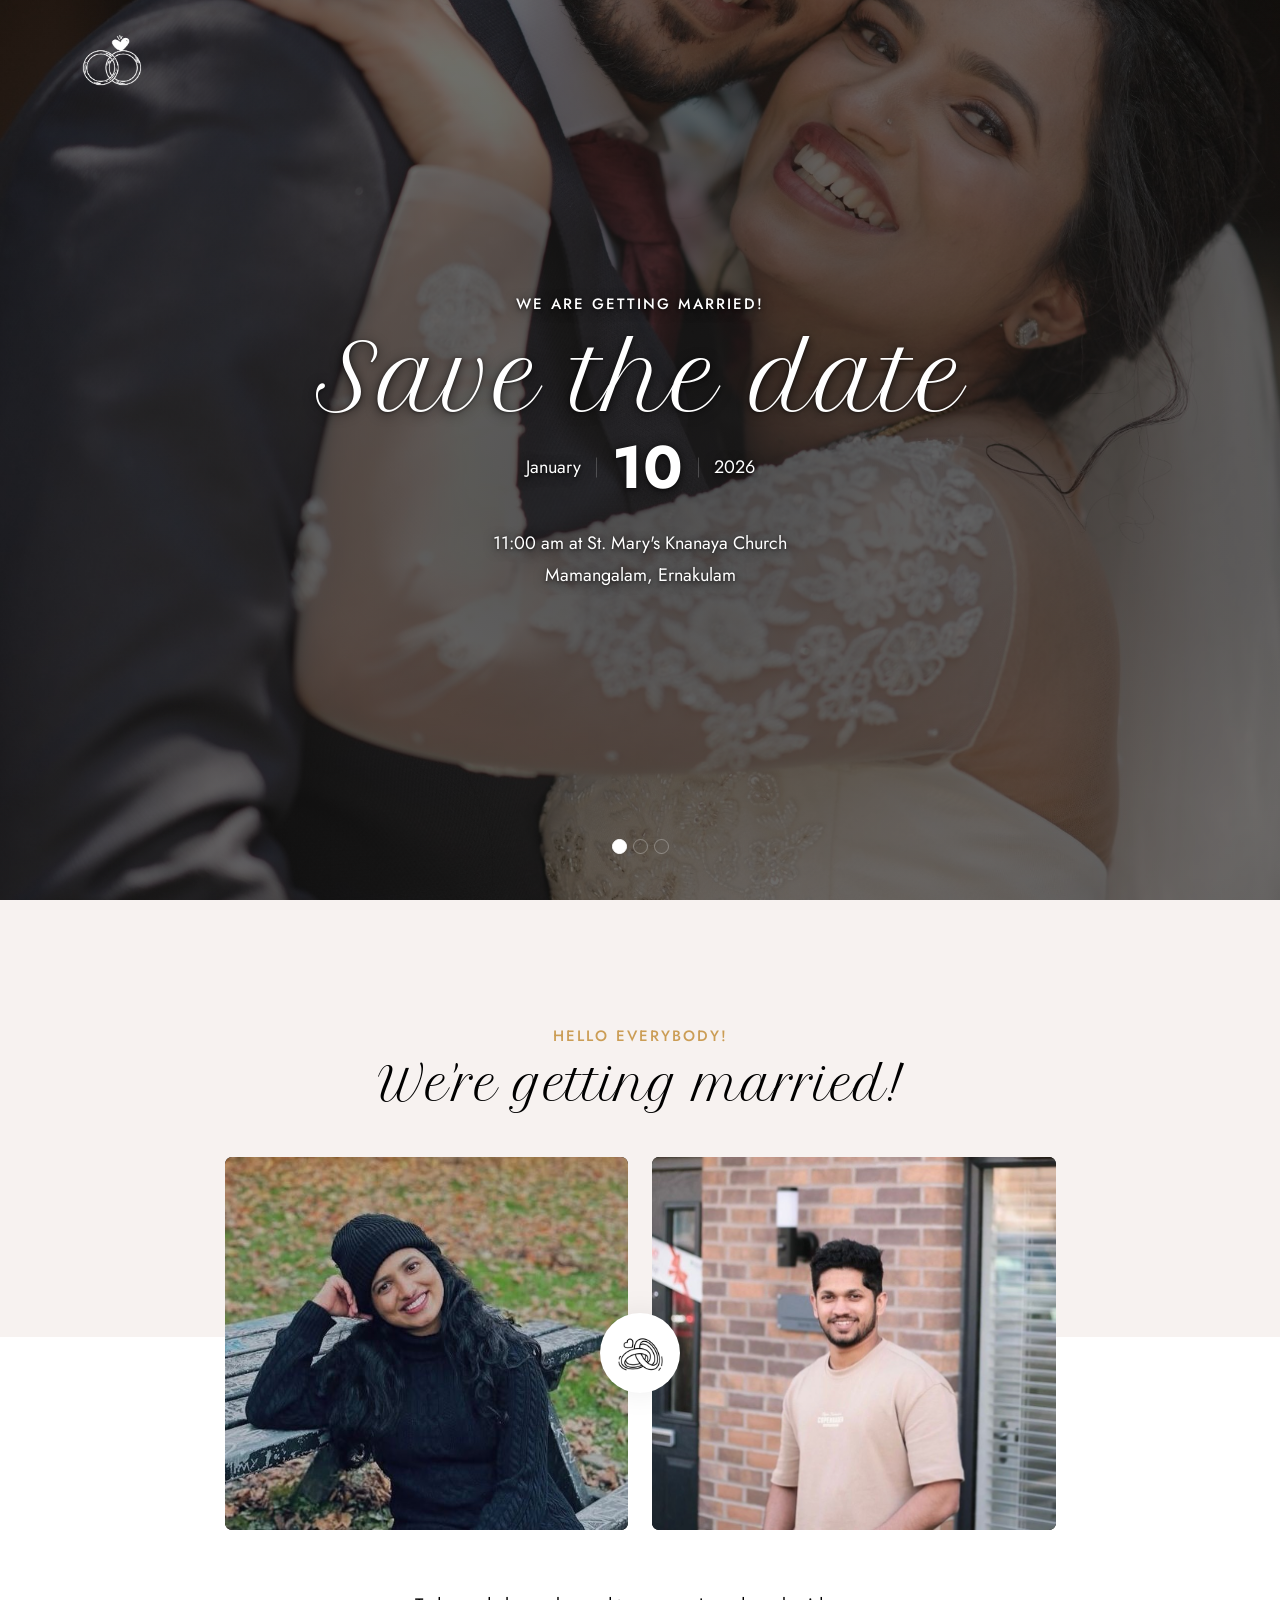
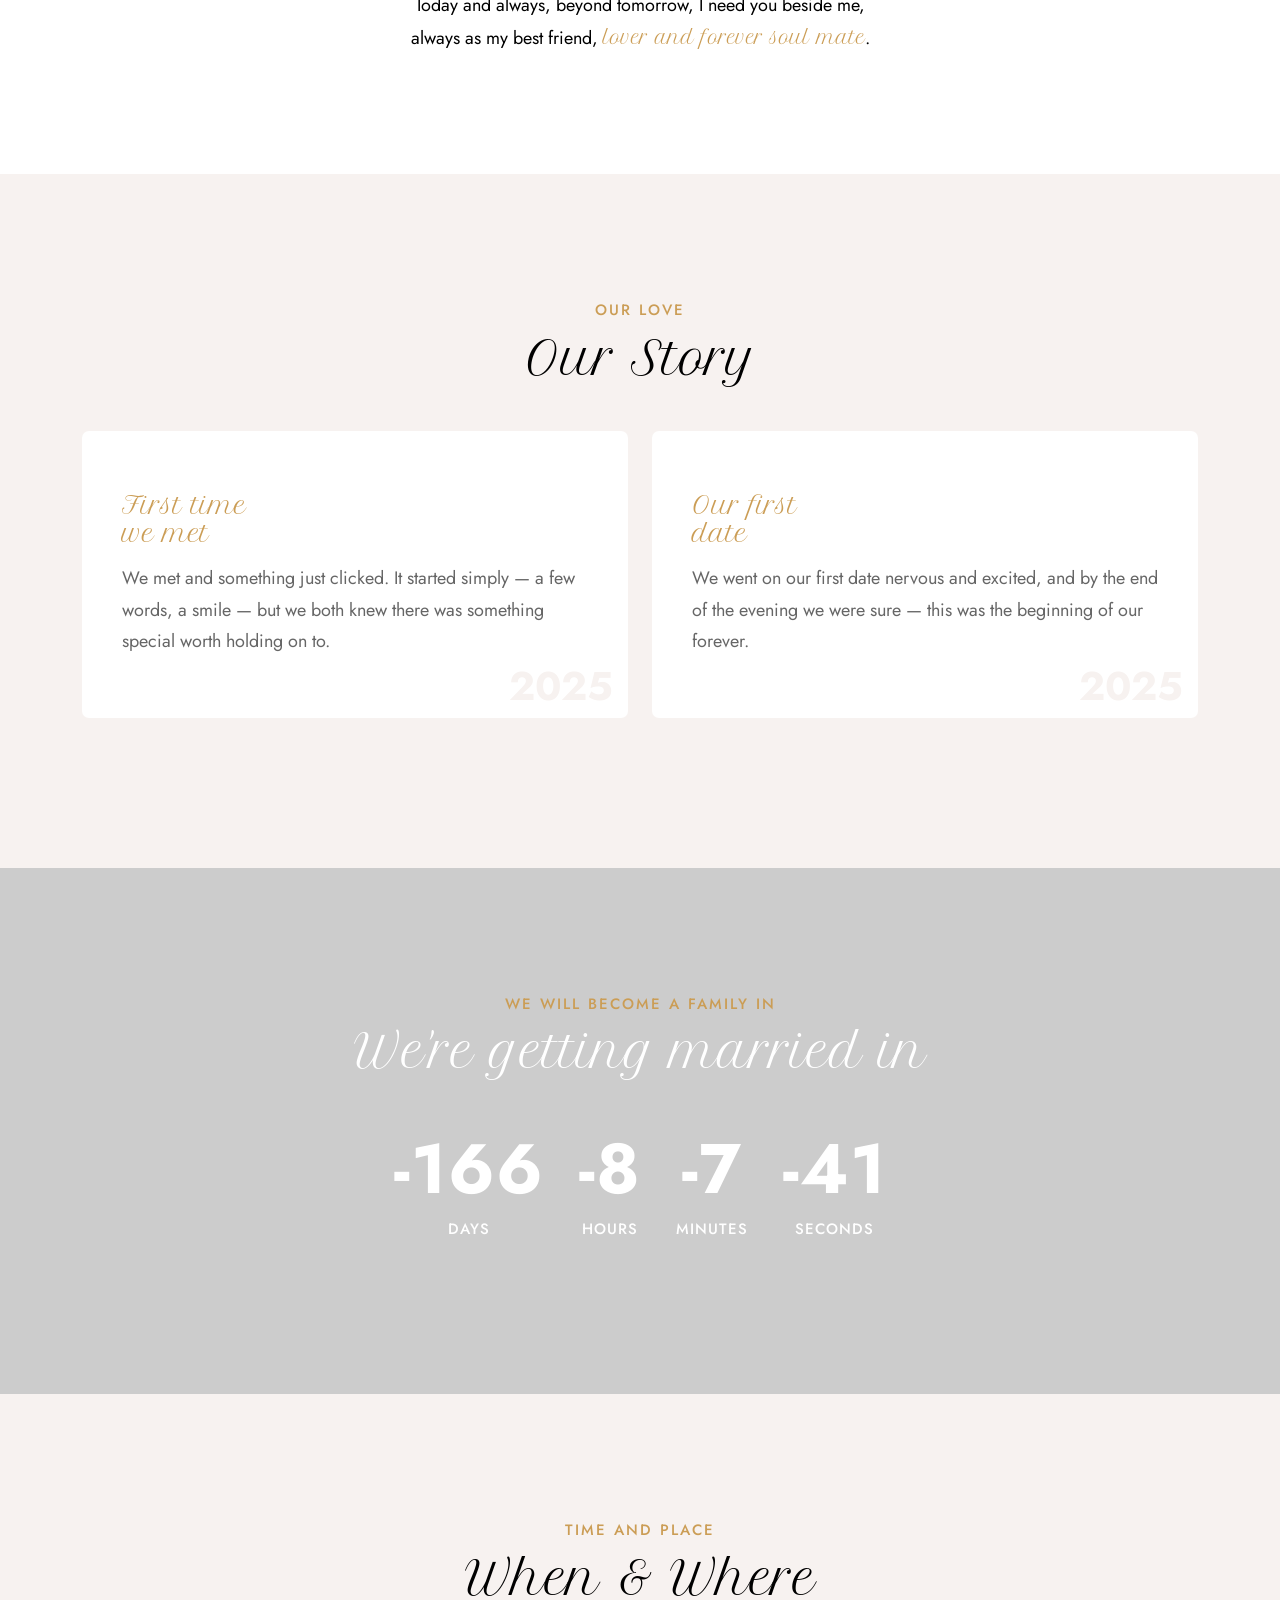
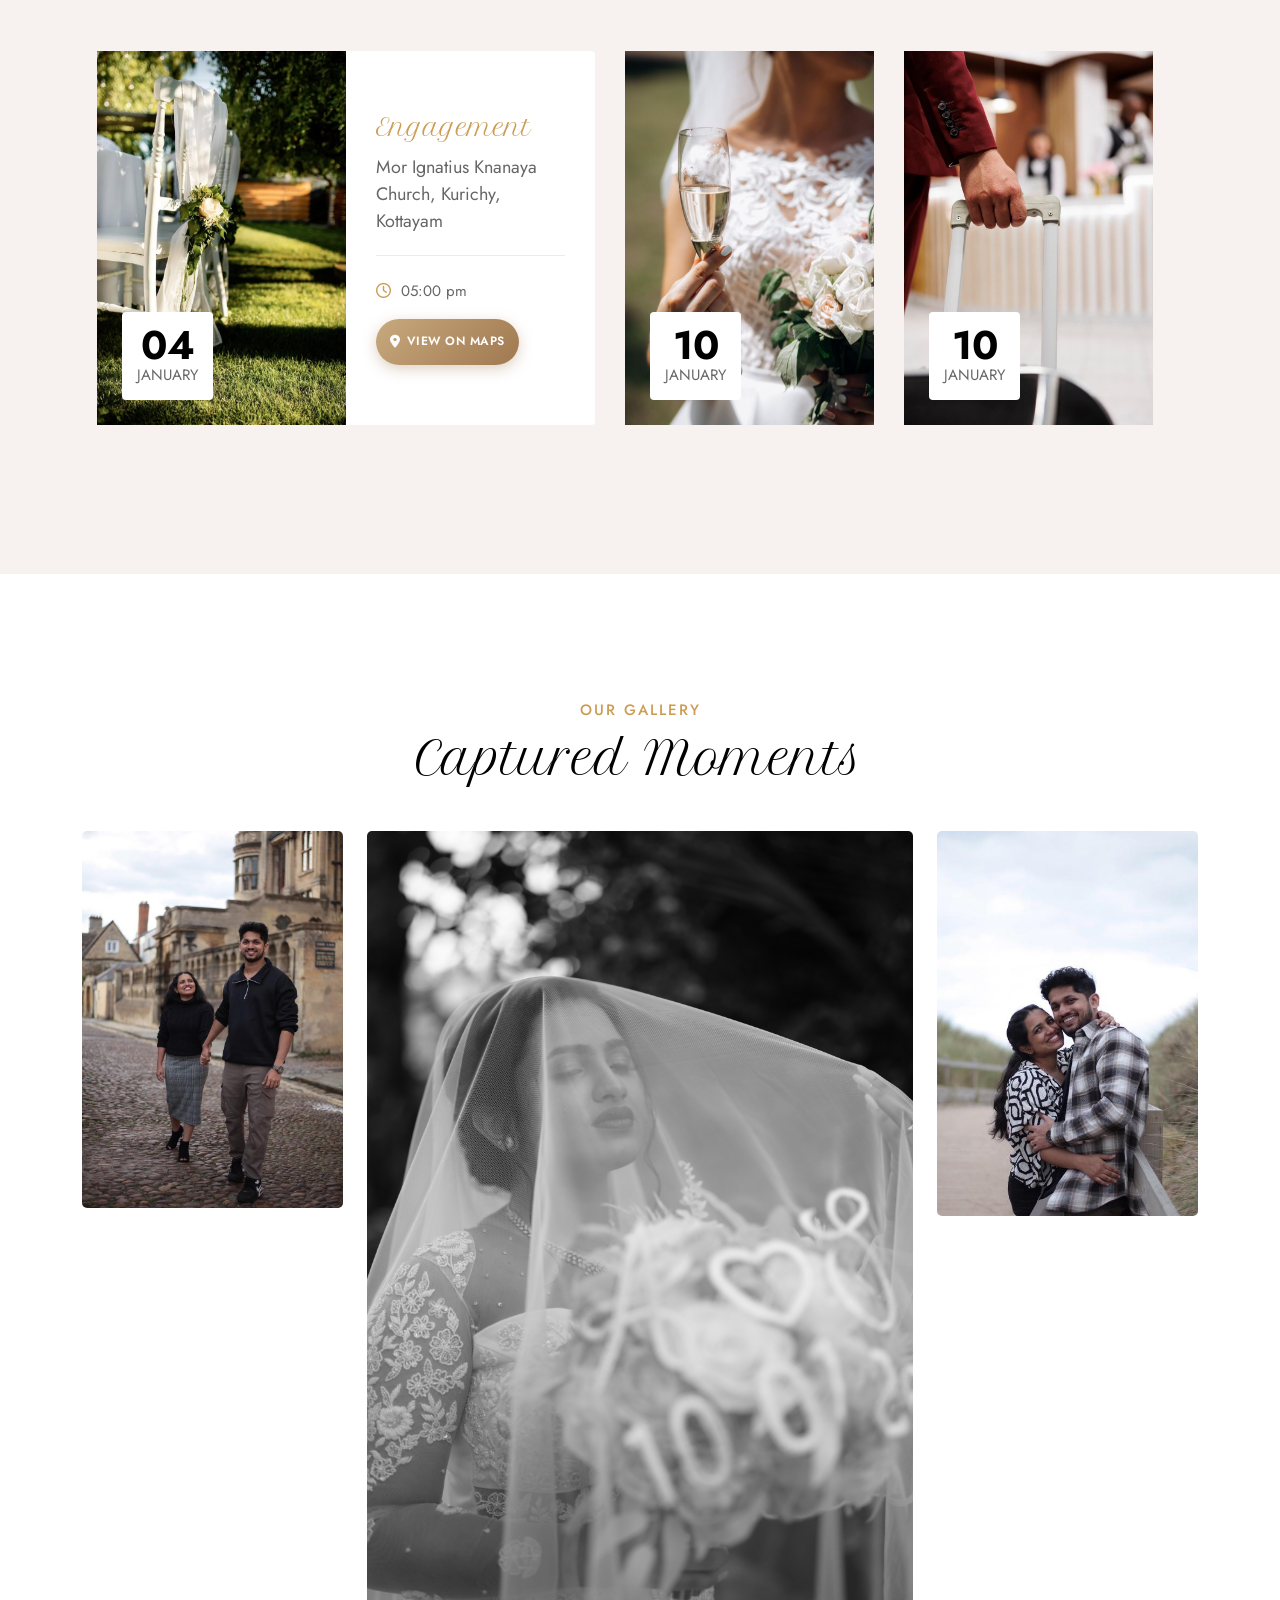
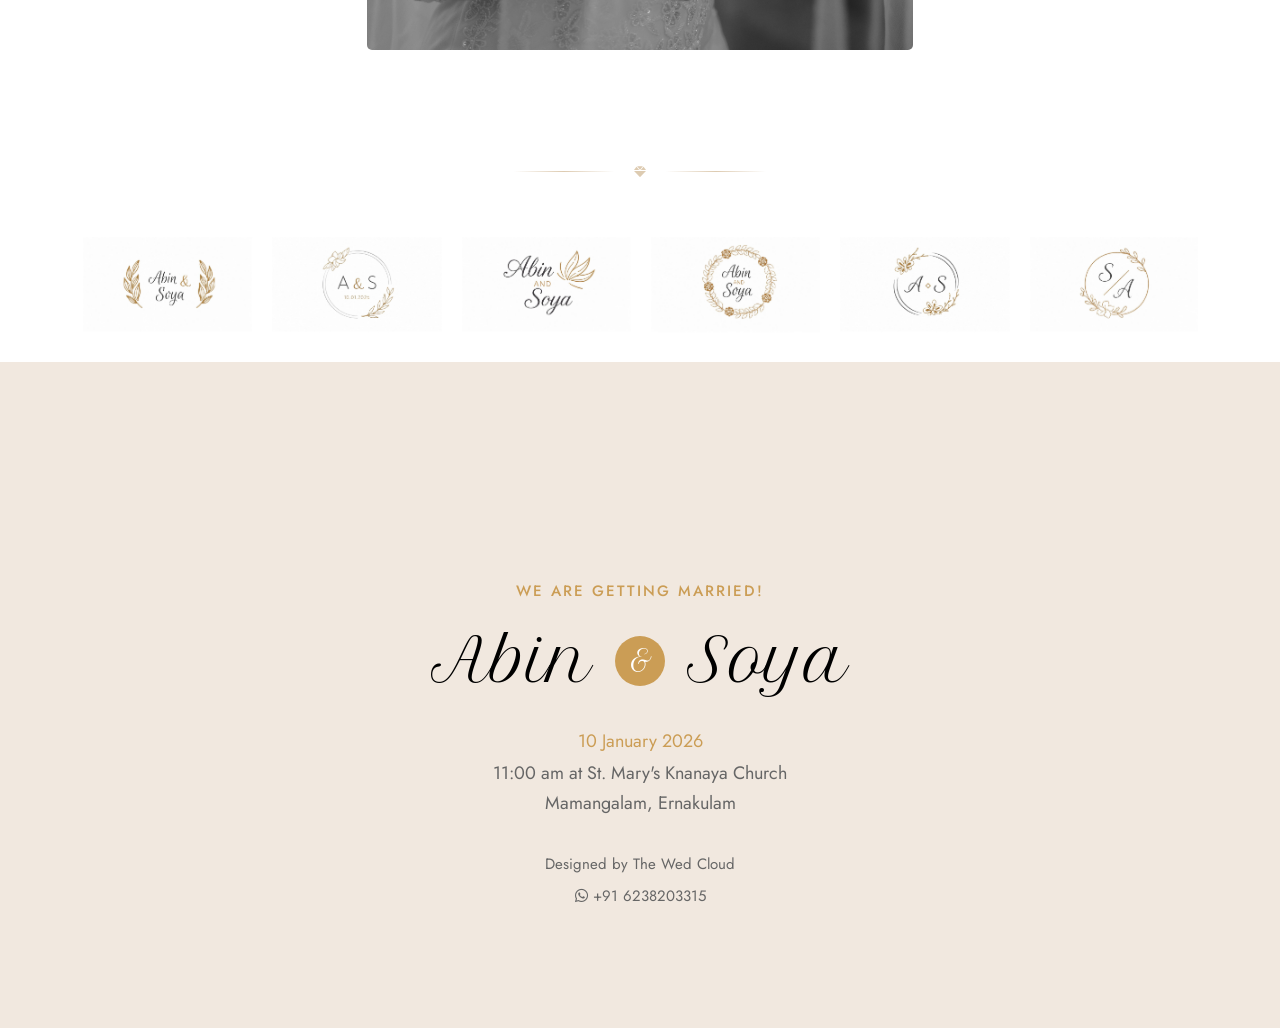
==== commit 6fcadbfc: "second commit" ====
--- a/index2.html
+++ b/index2.html
@@ -33,10 +33,10 @@
     <meta property="og:site_name" content="The Wed Cloud">
 
     <meta property="og:title"
-        content="The Wed Cloud | Digital Wedding Invitations & Wedding Websites">
+        content="Abin & Soya Wedding Invitation">
 
     <meta property="og:description"
-        content="Create beautiful wedding websites and digital invitations to share your special moments with friends and family.">
+        content="We can't wait to celebrate our special day with you. Tap to view the wedding details!">
 
     <meta property="og:url" content="https://abinandsoyaa.thewedcloud.com/">
 
@@ -55,13 +55,15 @@
     <meta name="twitter:card" content="summary_large_image">
 
     <meta name="twitter:title"
-        content="The Wed Cloud | Digital Wedding Invitations & Wedding Websites">
+    content="Abin & Soya Wedding Invitation">
 
     <meta name="twitter:description"
-        content="Create beautiful wedding websites and digital invitations to share your special moments with friends and family.">
+    content="We can't wait to celebrate our special day with you. Tap to view the wedding details!">
 
     <meta name="twitter:image"
         content="https://abinandsoyaa.thewedcloud.com/img/cover.jpg">
+
+    <meta name="apple-mobile-web-app-capable" content="yes">
 
     <!-- Fonts -->
     <link rel="preconnect" href="https://fonts.googleapis.com/">
